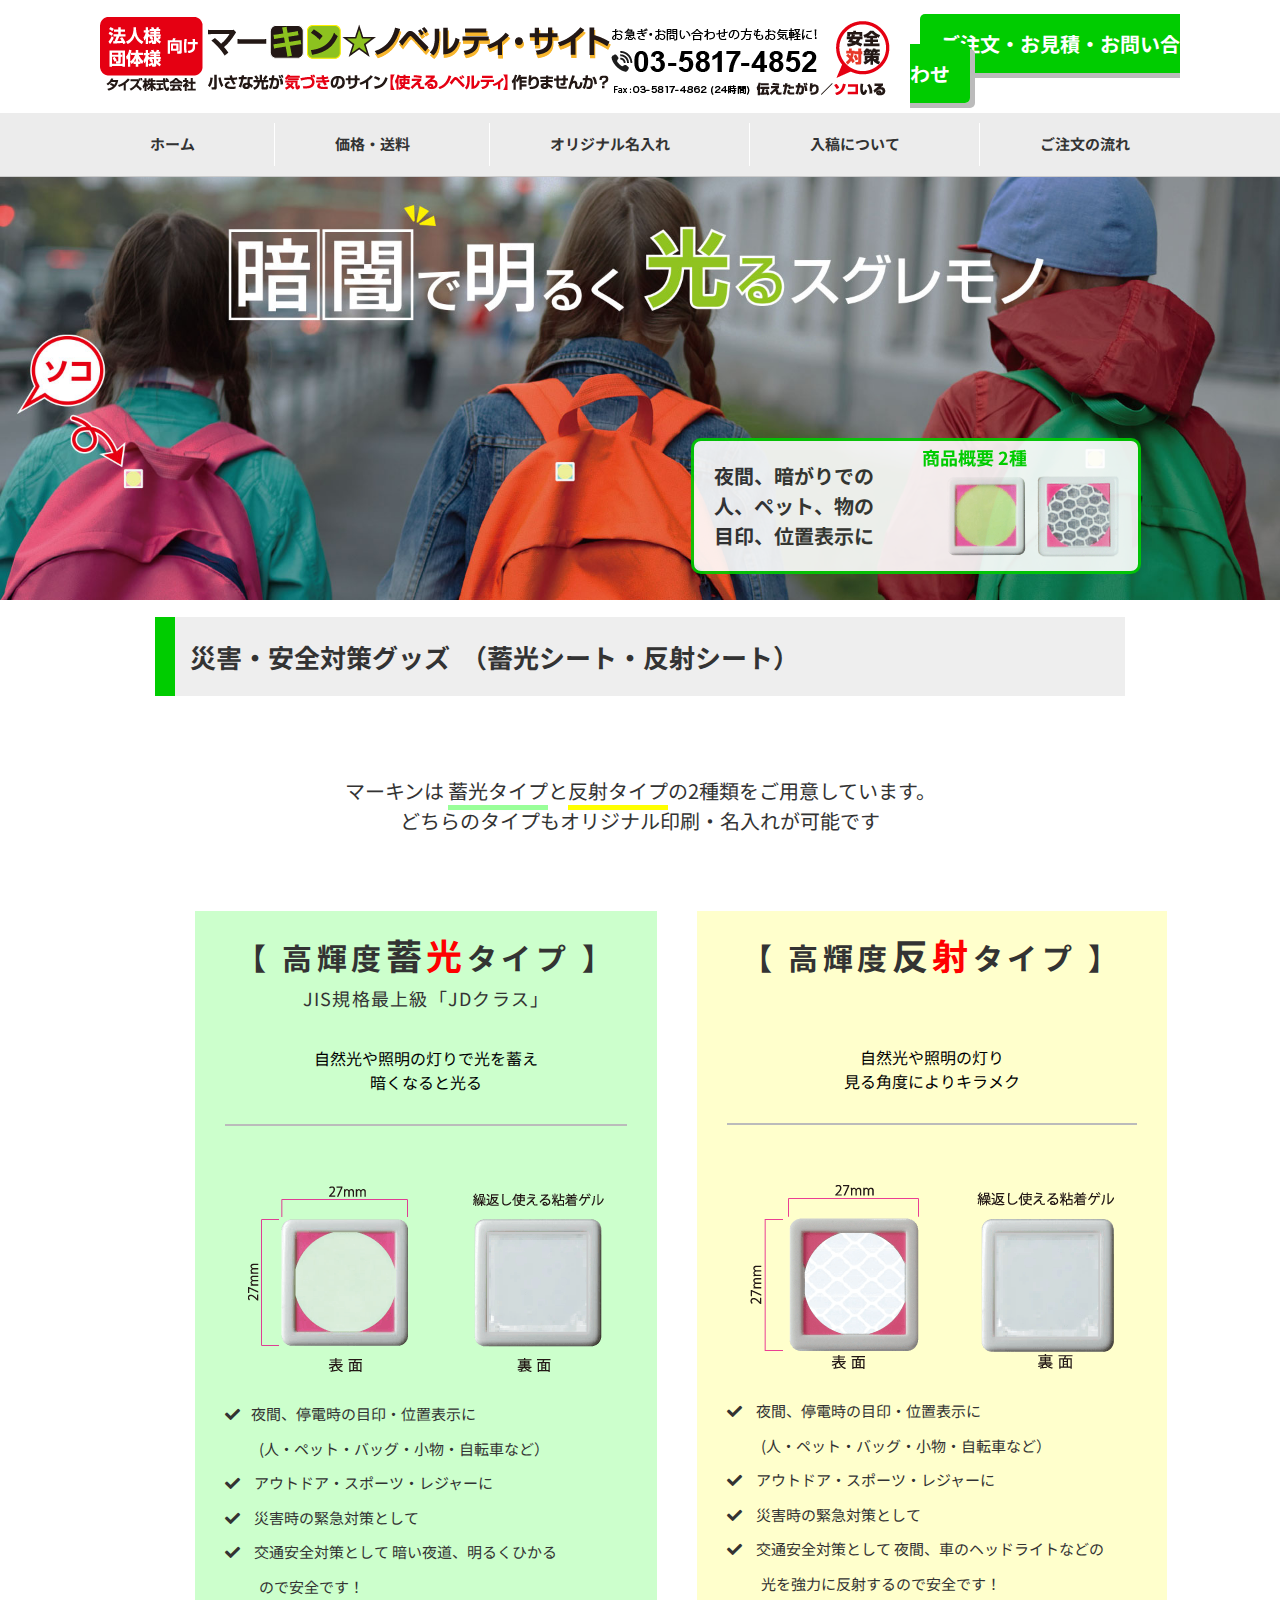
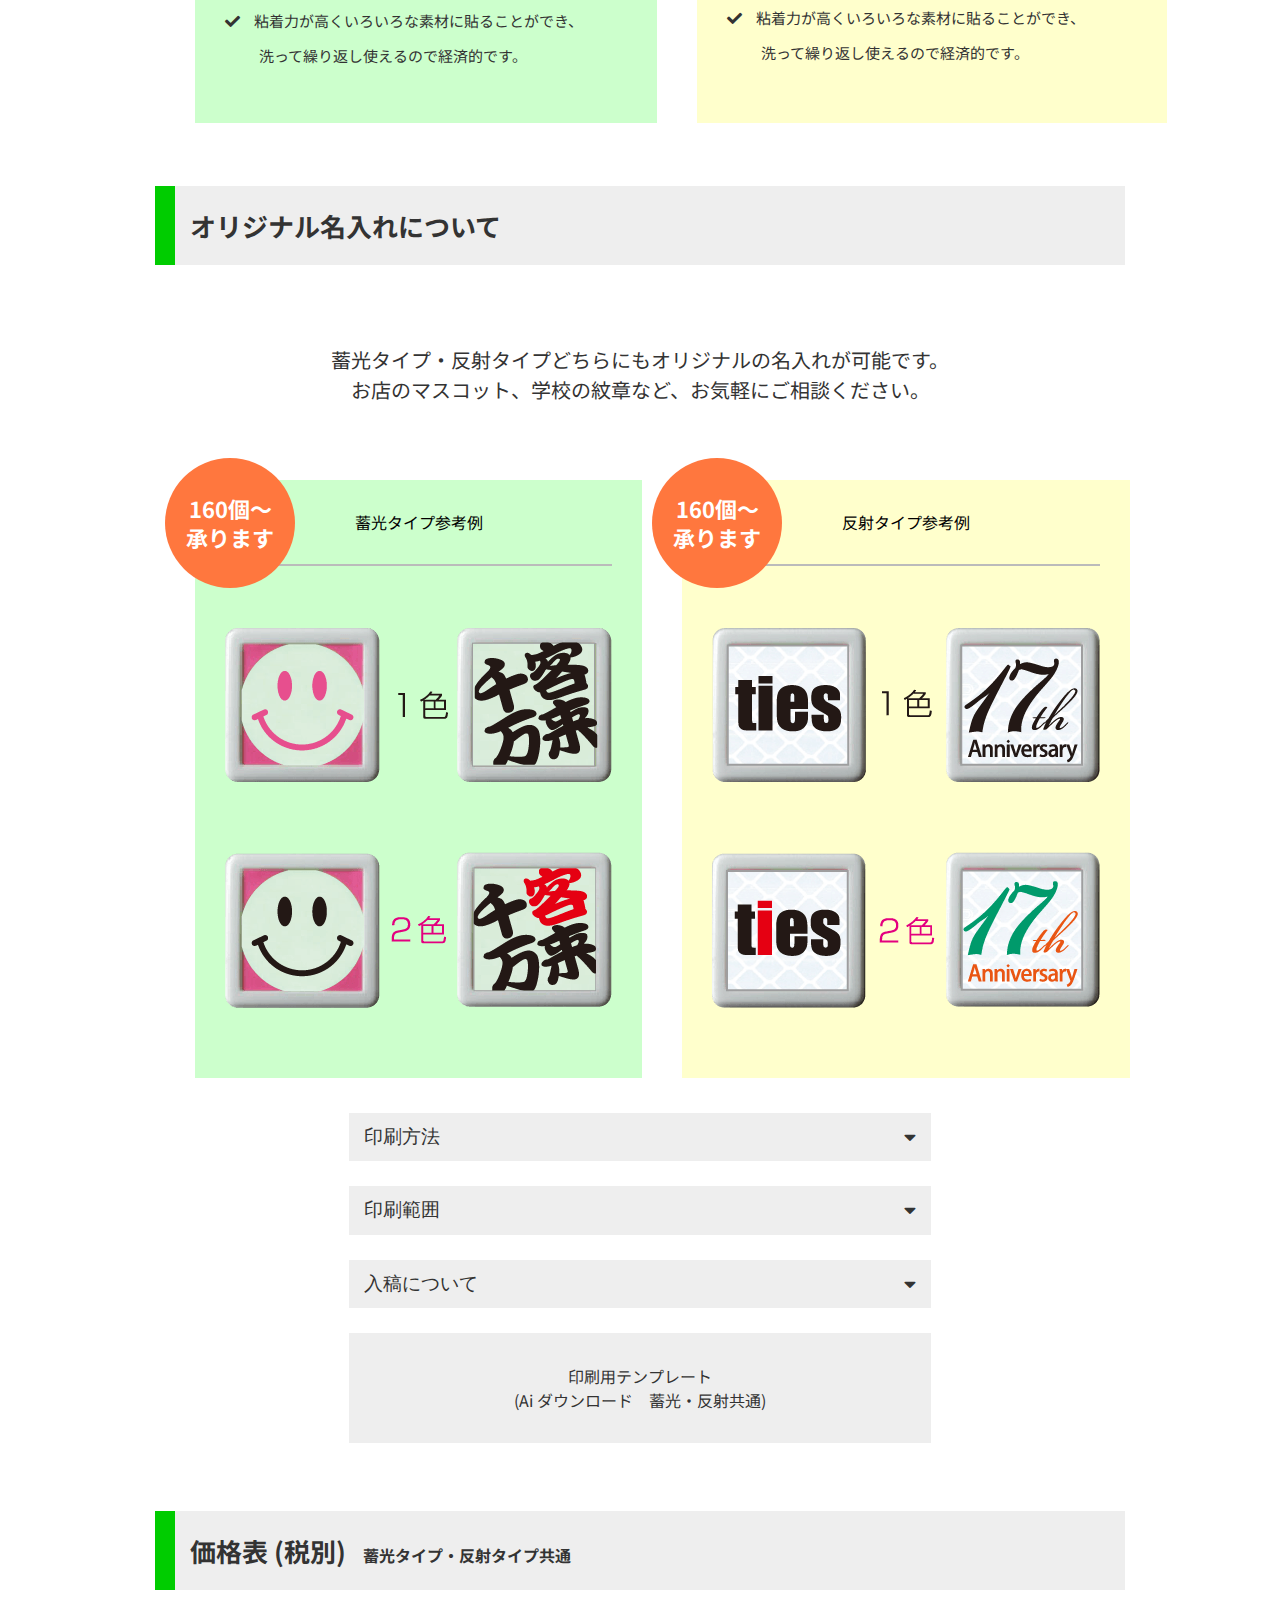
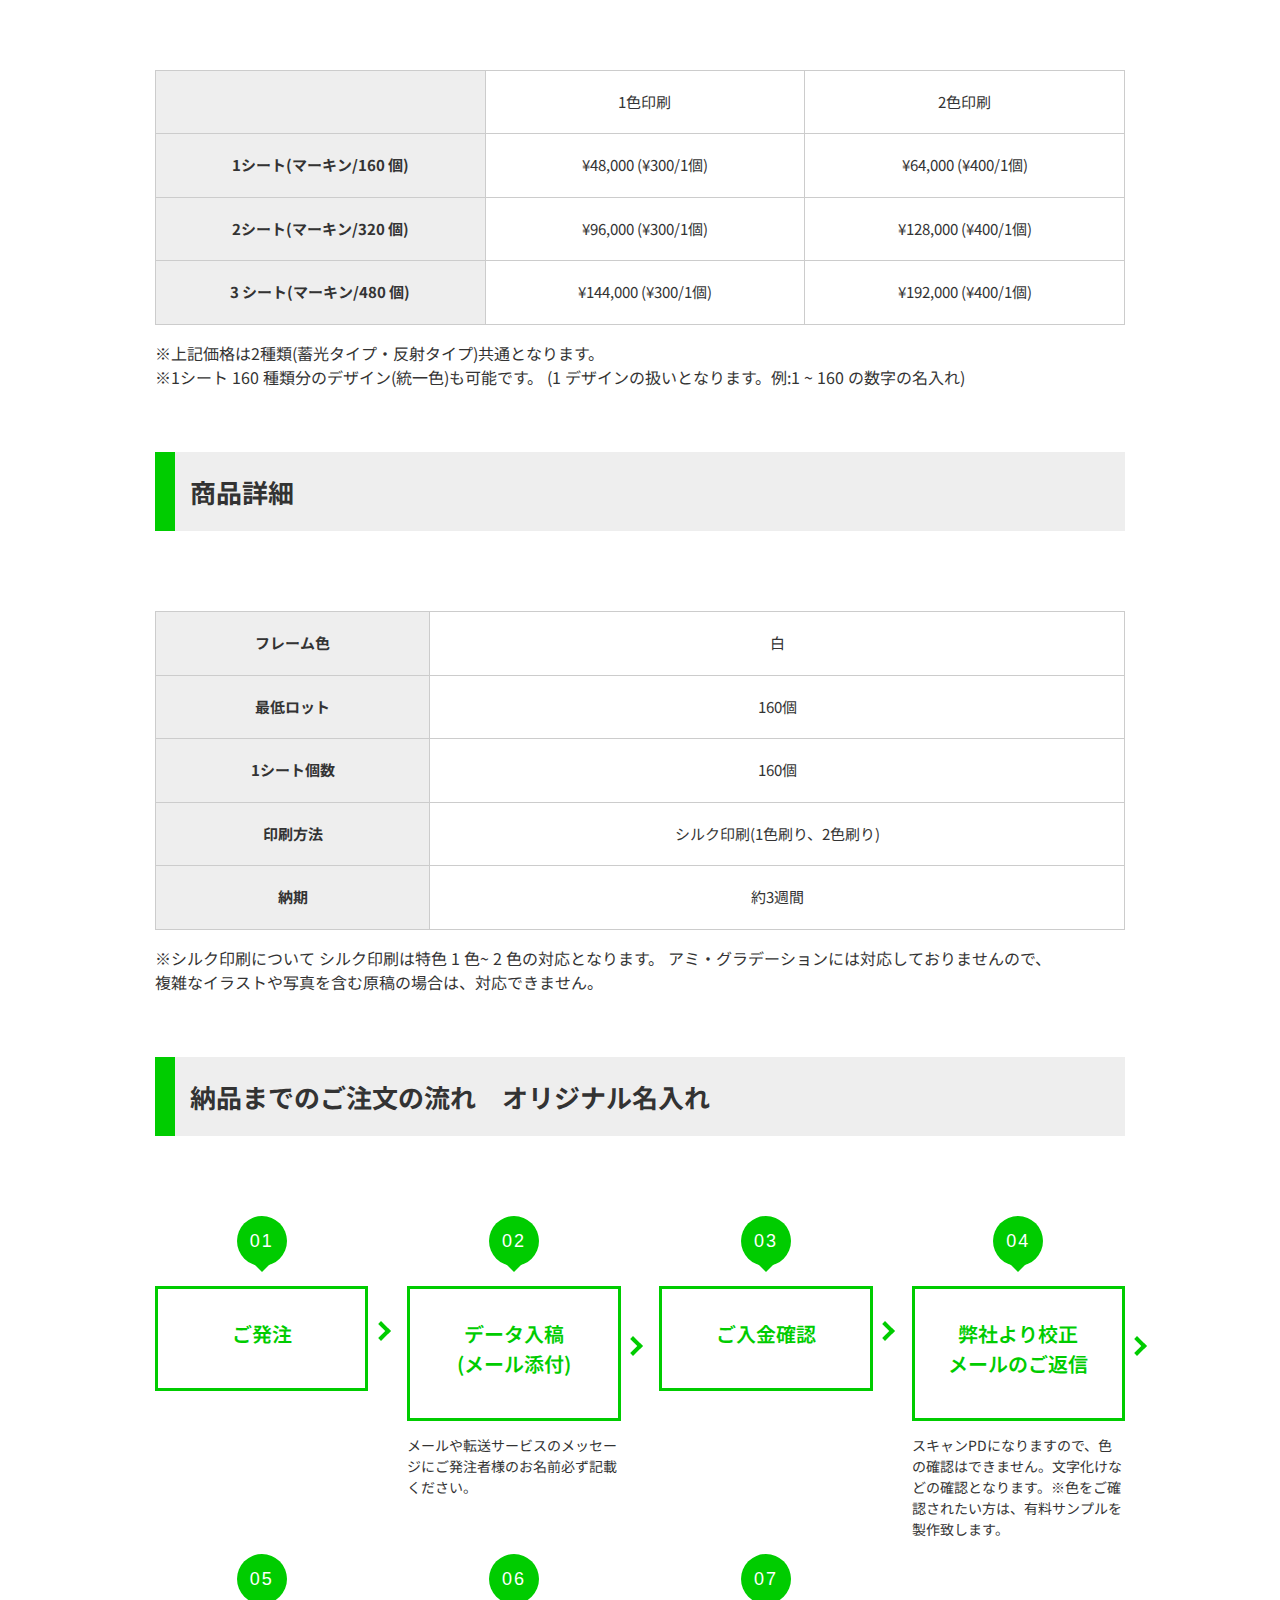
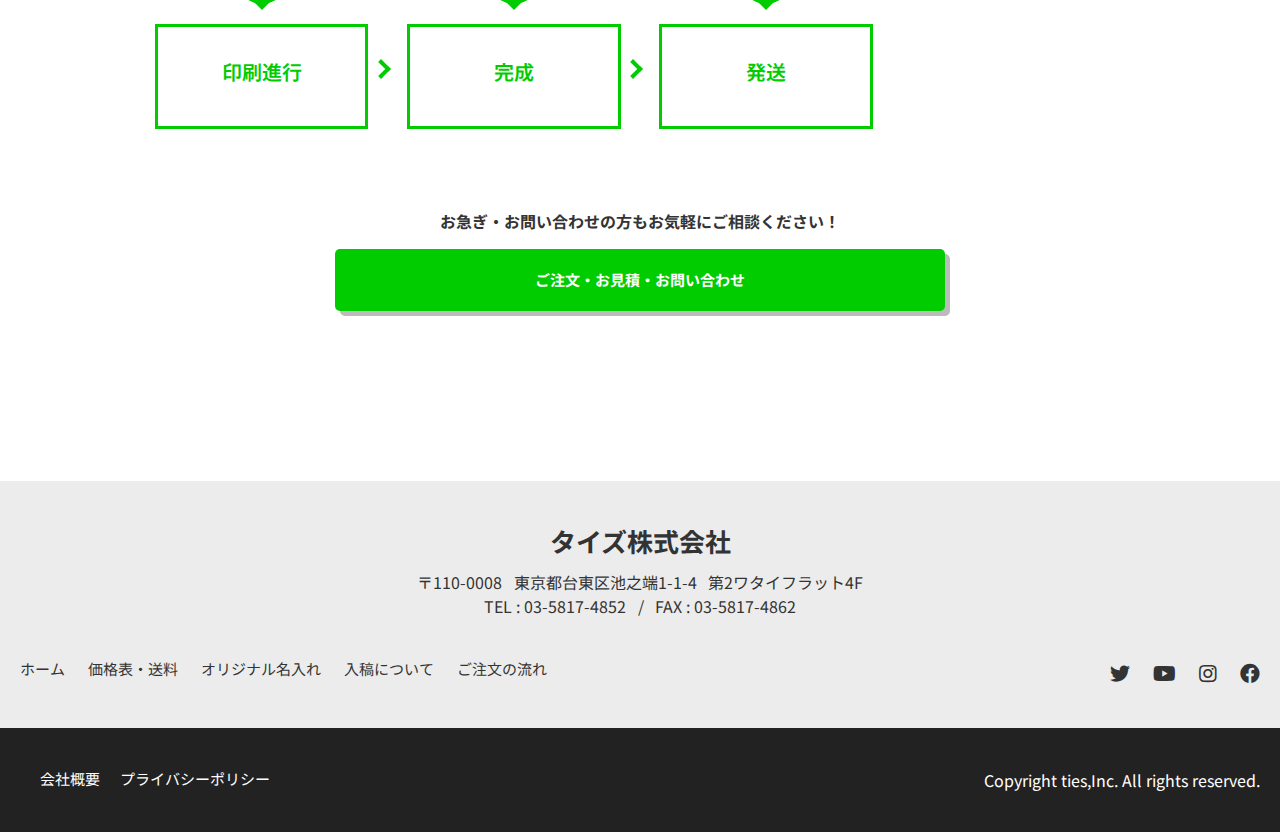
==== index.html @ 2b41202a "コミット" ====
<!DOCTYPE html>
<html lang="ja">
  <head>
    <link href="https://use.fontawesome.com/releases/v5.6.1/css/all.css" rel="stylesheet">
    <meta charset="UTF-8" />
    <meta http-equiv="X-UA-Compatible" content="IE=edge" />
    <meta name="viewport" content="width=device-width, initial-scale=1.0" />
    <title>高輝度蓄光反射テープ マーキン ノベルティサイト</title>
    <meta
      name="description"
      content="販促・ノベルティグッズ作成を検討中の皆様、高輝度蓄光 反射テープ マーキンが皆様のプロモーション活動を応援します。オリジナルデザインのインパクトと商品の安心感で差し上げたお客様・広告主様ともにご満足。広告主様の商品・サービスをお客様にしっかりお伝えします。"
    />
    <meta name="keywords" content="ノベルティ,販促品,粗品,販促グッズ,蓄光,反射材,防災グッズ,インセンティブ,人気商品,SP,オリジナル,企業様,法人様,広告,うれしい">
    <link rel="preconnect" href="https://fonts.googleapis.com" />
    <link rel="preconnect" href="https://fonts.gstatic.com" crossorigin />
    <link
      href="https://fonts.googleapis.com/css2?family=Noto+Sans+JP:wght@400;700&display=swap"
      rel="stylesheet"
    />
    <link rel="apple-touch-icon" sizes="180x180" href="/apple-touch-icon.png">
    <link rel="icon" type="image/png" sizes="32x32" href="/favicon-32x32.png">
    <link rel="icon" type="image/png" sizes="16x16" href="/favicon-16x16.png">
    <link rel="manifest" href="/site.webmanifest">
    <link rel="mask-icon" href="/safari-pinned-tab.svg" color="#5bbad5">
    <meta name="msapplication-TileColor" content="#da532c">
    <meta name="theme-color" content="#ffffff">
    <link rel="stylesheet" href="./asset/css/sanitize.css" />
    <link rel="stylesheet" href="./asset/css/style.css" />
  </head>
  <body>
    <div class="header-wrap">
      <header class="header">
      <div class="site-logo">
        <!-- <h1 class="header-logo">タイズ株式会社</h1> -->
        <a href="#">
          <img
            src="./asset/images/site-markin-logo3.png"
            alt="法人様向けマーキンノベルティサイト"
          />
        </a>
      </div>
      <div class="header-contact">
        <ul>
          <li class="header-contacttel">
            <img src="./asset/images/site-contact-telfax2.png" alt="">
            <!-- <img src="./asset/images/site-contact-telfax.png" alt="タイズ電話番号" />
                        <img src="./asset/images/つたえたがりそこいるimg.png" alt="マーキンロゴ"> -->
          </li>
          <li class="header-contacbtn">
            <a href="./form/form.html">ご注文・お見積・<br class="sma">お問い合わせ</a>
          </li>
        </ul>
      </div>
    </header>
    <nav class="header-nav">
      <ul class="header-navlist">
        <li class="header-navitem">
          <a href="#">ホーム</a>
        </li>
        <li class="header-navitem">
          <a href="#price">価格・送料</a>
        </li>
        <li class="header-navitem">
          <a href="#orijinal">オリジナル名入れ</a>
        </li>
        <li class="header-navitem">
          <a href="#orijinal">入稿について</a>
        </li>
        <li class="header-navitem">
          <a href="#flow">ご注文の流れ</a>
        </li>
      </ul>
    </nav>
    </div>

    <div class="hero">
      <img src="./asset/images/markin-top-imgtext1920900.jpg" alt="高輝度蓄光・反射テープマーキン" />
      <p class="storong-text">商品概要 2種</p>
      <div class="storong">夜間、暗がりでの<br>人、ペット、物の<br>目印、位置表示に</div>
    </div>
<!--災害・安全対策グッズマーキン2種類について-->
    <section class="section">
      <h1 class="section-headerline">
        災害・安全対策グッズ<span class="space">（蓄光シート・反射シート）</span>
      </h1>
      <div class="quote">
        <p class="section-headerlinedetsil">マーキンは
        <span class="marker-green">蓄光タイプ</span>と<span class="marker-yellow">反射タイプ</span>の2種類をご用意しています。<br>どちらのタイプもオリジナル印刷・名入れが可能です
        </p>
      </div>

      <div class="section-markin">
        <figure class="about-left">
          <figcaption class="about-caption">
            <div class="about-yellow">
               <h2 class="about-headline">【 高輝度<span class="text-big">蓄<span class="text-red">光</span></span>タイプ 】<br><span class="text-jd">JIS規格最上級「JDクラス」</span></h2>
                <p class="about-description">自然光や照明の灯りで光を蓄え<br>暗くなると光る</p>
            </div>
            <div class="about-list">
              <img class="about-image" src="./asset/images/site-detail-markin2.png" alt="高輝度蓄光・反射テープマーキン"/>
              <ul class="about-secondlist">

                <li><i class="fas fa-check"></i><span class="space">夜間、停電時の目印・位置表示に<br><span class="space"><span class="space"><span class="space">(人・ペット・バッグ・小物・自転車など）</span> </li>
                <li><i class="fas fa-check"></i>  <span class="space">アウトドア・スポーツ・レジャーに</span></li>
                <li><i class="fas fa-check"></i>  <span class="space">災害時の緊急対策として</span></li>
                <li><i class="fas fa-check"></i> <span class="space">交通安全対策として 暗い夜道、明るくひかる<br><span class="space"><span class="space"><span class="space">ので安全です！</span></li>
                <li><i class="fas fa-check"></i> <span class="space">粘着力が高くいろいろな素材に貼ることができ、<br><span class="space"><span class="space"><span class="space">洗って繰り返し使えるので経済的です。</span> </li>
              </ul>
            </div>
          </figcaption>
        </figure>
        <figure class="about-right">
          <figcaption class="about-caption">
            <div class="about-yellow">
              <h2 class="about-headline">【 高輝度<span class="text-big">反<span class="text-red">射</span></span>タイプ 】</h2>
                <p class="about-description top">自然光や照明の灯り<br>見る角度によりキラメク</p>
            </div>
            <div class="about-list">
                        <img class="about-image" src="./asset/images/site-detail-markin3.png" alt="高輝度蓄光・反射テープマーキン"/>
              <ul class="about-secondlist">
                <li><i class="fas fa-check"></i> <span class="space">夜間、停電時の目印・位置表示に<br><span class="space"><span class="space"><span class="space"></span>(人・ペット・バッグ・小物・自転車など）</span> </li>
                <li><i class="fas fa-check"></i> <span class="space">アウトドア・スポーツ・レジャーに</span></li>
                <li><i class="fas fa-check"></i> <span class="space">災害時の緊急対策として</span></li>
                <li><i class="fas fa-check"></i> <span class="space">交通安全対策として 夜間、車のヘッドライトなどの<br><span class="space"><span class="space"><span class="space">光を強力に反射するので安全です！</span></li>
                <li><i class="fas fa-check"></i> <span class="space">粘着力が高くいろいろな素材に貼ることができ、<br><span class="space"><span class="space"><span class="space">洗って繰り返し使えるので経済的です。</span> </li>
              </ul>
            </div>
          </figcaption>
        </figure>
      </div><!--section-markin-->
    </section>
<!--オリジナル名入れ印刷について-->
    <section class="section" id="orijinal">
      <h1 class="section-headerline">オリジナル名入れについて</h1>
        <p class="section-headerlinedetsil">蓄光タイプ・反射タイプどちらにもオリジナルの名入れが可能です。<br>お店のマスコット、学校の紋章など、お気軽にご相談ください。</p>
        <div class="section-markin">
        <figure class="about-left">
          <figcaption class="about-caption">
            <div class="about-yellow">
              <p class="about-description">蓄光タイプ参考例</p>
            </div>
          </figcaption>
            <p class="circle-left">160個〜<br>承ります</p>
            <img class="aboutprint-image" src="./asset/images/site-markin-print-left1.png" alt="オリジナル名入れ">
            <img class="aboutprint-image" src="./asset/images/site-markin-print-left2.png" alt="オリジナル名入れ">
        </figure>
        <figure class="about-right">
          <figcaption class="about-caption">
            <div class="about-yellow">
                <p class="about-description">反射タイプ参考例</p>
            </div>
          </figcaption>
            <p class="circle-right">160個〜<br>承ります</p>
            <img class="aboutprint-image" src="./asset/images/site-markin-print-right1.png" alt="オリジナル名入れ">
            <img class="aboutprint-image" src="./asset/images/site-markin-print-right2.png" alt="オリジナル名入れ">
        </figure>
      </div>
          <input id="acd-check1" class="acd-check" type="checkbox">
            <label class="acd-label" for="acd-check1">印刷方法</label>
              <div class="acd-content">
                <p>シルク印刷(1色刷り、2色刷り)</p>
                <ul>
                  <li>シルク印刷は特色 1 色~ 2 色の対応となります。 アミ・グラデーションには対応しておりませんので、 複雑なイラストや写真を含む原稿の場合は、対応できません。</li>
                </ul>
              </div>
          <input id="acd-check2" class="acd-check" type="checkbox">
            <label class="acd-label" for="acd-check2">印刷範囲</label>
              <div class="acd-content">
                <p><img src="./asset/images/markin_printrange.png" alt=""></p>
                <ul>
                  <li></li>
                </ul>
              </div>
          <input id="acd-check3" class="acd-check" type="checkbox">
            <label class="acd-label" for="acd-check3" >入稿について</label>
              <div class="acd-content">
                <p>入稿データ作成の手順</p>
                <ul>
                  <li>①　テンプレートをダウンロードしてください。</li><br>
                  <li>②　Adobe llustratorで作成してください。1色の場合は、カラーモード（CMYK）のK（ブラック）のみの100%色指定で（CMYは0%）で作成してください。　2色の場合は、カラーモード（CMYK）のK（ブラック）とM（マゼンタ）の100%色指定で（CYは0%）で　レイヤーで作成してください。※アミやグラデーションはできません。</li><br>
                  <li>③　文字が入る場合は、全ての文字をアウトライン化してください。</li><br>
                  <li>④　弊社では「Adobe Illustrator CS6」までの対応となっております。CC以降のバージョンで制作された場合は、必ずバージョンダウンして保存してください。</li><br>
                  <li>※　念の為、PDFやJPEG画像でも構いませんので、完成イメージとなるカンプデータを一緒に送っていただけますと、入稿でのトラブルを防げます。</li>
                  <li>
                  </li>
                </ul>
              </div>
              <a class="pdf" href="./asset/images/markin_print_template.ai.zip" target="_blank"><p>
 印刷用テンプレート <br> (Ai ダウンロード　蓄光・反射共通)</p></a>


    </section>
<!--価格表-->
    <section class="section" id="price">
      <h1 class="section-headerline" id="price">
        価格表 (税別) <span class="space text-small">蓄光タイプ・反射タイプ共通</span>
      </h1>
      <table class="tbl-r02">
        <tr>
          <th></th>
          <td>1色印刷</td>
          <td>2色印刷</td>
        </tr>
        <tr>
          <th>1シート(マーキン/160 個)</th>
          <td>¥48,000 (¥300/1個)</td>
          <td>¥64,000 (¥400/1個)</td>
        </tr>
        <tr>
          <th>2シート(マーキン/320 個)</th>
          <td>¥96,000 (¥300/1個)</td>
          <td>¥128,000 (¥400/1個)</td>
        </tr>
        <tr class="last">
          <th>3 シート(マーキン/480 個)</th>
          <td>¥144,000 (¥300/1個)</td>
          <td>¥192,000 (¥400/1個)</td>
        </tr>
      </table>
      <p>※上記価格は2種類(蓄光タイプ・反射タイプ)共通となります。<br>
※1シート 160 種類分のデザイン(統一色)も可能です。
(1 デザインの扱いとなります。例:1 ~ 160 の数字の名入れ)</p>
    </section>
<!--商品詳細-->
    <section class="section" id="detail">
      <h1 class="section-headerline">商品詳細</h1>
            <table class="tbl-r02">
          <th>フレーム色</th>
          <td>白</td>
        </tr>
        <tr>
          <th>最低ロット</th>
          <td>160個</td>
        </tr>
        <tr>
          <th> 1シート個数</th>
          <td>160個</td>
        </tr>
        </tr>
        <tr>
          <th> 印刷方法</th>
          <td>シルク印刷(1色刷り、2色刷り)</td>
        </tr>
        <tr class="last">
          <th>納期</th>
          <td> 約3週間</td>
        </tr>
      </table>
      <p>
※シルク印刷について
シルク印刷は特色 1 色~ 2 色の対応となります。 アミ・グラデーションには対応しておりませんので、<br>複雑なイラストや写真を含む原稿の場合は、対応できません。</p>
    </section>
<!--納品の流れ-->
    <section class="section" id="flow">
      <h1 class="section-headerline">納品までのご注文の流れ　オリジナル名入れ</h1>
        <ul class="flow">
          <li>
            <span class="icon">01</span>
              <dl>
                <dt><a href="./form/form.html">ご発注</a></dt>
                  <dd></dd>
              </dl>
          </li>
          <li>
            <span class="icon">02</span>
              <dl>
                <dt>データ入稿<br>(メール添付)</dt>
                  <dd></dd>
              </dl>
              <p>メールや転送サービスのメッセージにご発注者様のお名前必ず記載ください。</p>
          </li>
          <li>
            <span class="icon">03</span>
              <dl>
                <dt>ご入金確認</dt>
                  <dd></dd>
              </dl>
          </li>
          <li>
            <span class="icon">04</span>
              <dl>
                <dt>弊社より校正<br>メールのご返信</dt>
                  <dd></dd>
              </dl>
              <p>スキャンPDになりますので、色の確認はできません。文字化けなどの確認となります。※色をご確認されたい方は、有料サンプルを製作致します。</p>
          </li>
                   <li>
            <span class="icon">05</span>
              <dl>
                <dt>印刷進行</dt>
                  <dd></dd>
              </dl>
          </li>
          <li>
            <span class="icon">06</span>
              <dl>
                <dt>完成</dt>
                  <dd></dd>
              </dl>
          </li>
          <li>
            <span class="icon">07</span>
              <dl>
                <dt>発送</dt>
                  <dd></dd>
              </dl>
          </li>
                    <li>
            <span class="icon"></span>
              <dl>
                <dt></dt>
                  <dd></dd>
              </dl>
          </li>
        </ul>
              <div class="section-button">
        <p>お急ぎ・お問い合わせの方もお気軽にご相談ください！</p>
        <a href="./form/form.html" class="button">ご注文・お見積・お問い合わせ</a>
      </div>
    </section>
    <!--footer-->
    <footer id="footer">
      <section class="primary">
        <p class="logo">タイズ株式会社</p>
        <p class="address">
      〒110-0008<span class="space">東京都台東区池之端1-1-4</span><span class="space">第2ワタイフラット4F</span><br>
      TEL : 03-5817-4852<span class="space">/</span><span class="space">FAX</span> : 03-5817-4862</p>
        <div class="navi-row">
          <ul class="navi">
            <li><a href="#">ホーム</a></li>
            <li><a href="#price">価格表・送料</a></li>
            <li><a href="#orijinal">オリジナル名入れ</a></li>
            <li><a href="#orijinal">入稿について</a></li>
            <li><a href="#flow">ご注文の流れ</a></li>
          </ul>
          <ul class="sns-navi">
            <li><a href="https://twitter.com/tiesofficial" target="_blank"><i class="fab fa-twitter"></i></a></li>
            <li><a href="https://www.youtube.com/watch?v=2816c3ExPW8" target="_blank"><i class="fab fa-youtube"></i></a></li>
            <li><a href="https://www.instagram.com/ties_store_official/" target="_blank"><i class="fab fa-instagram"></i></a></li>
            <li><a href="https://www.facebook.com/tiesofficial" target="_blank"><i class="fab fa-facebook"></i></a></li>
          </ul>
        </div>
      </section>
      <section class="secondary">
        <ul class="sitenavi">
          <li><a href="#">会社概要</a></li>
          <li><a href="privacypolicy.html">プライバシーポリシー</a></li>
        </ul>
        <p class="copyright">Copyright ties,Inc. All rights reserved.</p>
      </section>
    </footer>
    <script src=""></script>
  </body>
</html>
---- asset/css/sanitize.css ----
/* Document
 * ========================================================================== */

/**
 * Add border box sizing in all browsers (opinionated).
 */

*,
::before,
::after {
  box-sizing: border-box;
}

/**
 * 1. Add text decoration inheritance in all browsers (opinionated).
 * 2. Add vertical alignment inheritance in all browsers (opinionated).
 */

::before,
::after {
  text-decoration: inherit; /* 1 */
  vertical-align: inherit; /* 2 */
}

/**
 * 1. Use the default cursor in all browsers (opinionated).
 * 2. Change the line height in all browsers (opinionated).
 * 3. Use a 4-space tab width in all browsers (opinionated).
 * 4. Remove the grey highlight on links in iOS (opinionated).
 * 5. Prevent adjustments of font size after orientation changes in
 *    IE on Windows Phone and in iOS.
 * 6. Breaks words to prevent overflow in all browsers (opinionated).
 */

html {
  cursor: default; /* 1 */
  line-height: 1.5; /* 2 */
  -moz-tab-size: 4; /* 3 */
  tab-size: 4; /* 3 */
  -webkit-tap-highlight-color: transparent /* 4 */;
  -ms-text-size-adjust: 100%; /* 5 */
  -webkit-text-size-adjust: 100%; /* 5 */
  word-break: break-word; /* 6 */
}

/* Sections
 * ========================================================================== */

/**
 * Remove the margin in all browsers (opinionated).
 */

body {
  margin: 0;
}

/**
 * Correct the font size and margin on `h1` elements within `section` and
 * `article` contexts in Chrome, Edge, Firefox, and Safari.
 */

h1 {
  font-size: 2em;
  margin: 0.67em 0;
}

/* Grouping content
 * ========================================================================== */

/**
 * Remove the margin on nested lists in Chrome, Edge, IE, and Safari.
 */

dl dl,
dl ol,
dl ul,
ol dl,
ul dl {
  margin: 0;
}

/**
 * Remove the margin on nested lists in Edge 18- and IE.
 */

ol ol,
ol ul,
ul ol,
ul ul {
  margin: 0;
}

/**
 * 1. Add the correct sizing in Firefox.
 * 2. Show the overflow in Edge 18- and IE.
 */

hr {
  height: 0; /* 1 */
  overflow: visible; /* 2 */
}

/**
 * Add the correct display in IE.
 */

main {
  display: block;
}

/**
 * Remove the list style on navigation lists in all browsers (opinionated).
 */

nav ol,
nav ul {
  list-style: none;
  padding: 0;
}

/**
 * 1. Correct the inheritance and scaling of font size in all browsers.
 * 2. Correct the odd `em` font sizing in all browsers.
 */

pre {
  font-family: monospace, monospace; /* 1 */
  font-size: 1em; /* 2 */
}

/* Text-level semantics
 * ========================================================================== */

/**
 * Remove the gray background on active links in IE 10.
 */

a {
  background-color: transparent;
}

/**
 * Add the correct text decoration in Edge 18-, IE, and Safari.
 */

abbr[title] {
  text-decoration: underline;
  text-decoration: underline dotted;
}

/**
 * Add the correct font weight in Chrome, Edge, and Safari.
 */

b,
strong {
  font-weight: bolder;
}

/**
 * 1. Correct the inheritance and scaling of font size in all browsers.
 * 2. Correct the odd `em` font sizing in all browsers.
 */

code,
kbd,
samp {
  font-family: monospace, monospace; /* 1 */
  font-size: 1em; /* 2 */
}

/**
 * Add the correct font size in all browsers.
 */

small {
  font-size: 80%;
}

/* Embedded content
 * ========================================================================== */

/*
 * Change the alignment on media elements in all browsers (opinionated).
 */

audio,
canvas,
iframe,
img,
svg,
video {
  vertical-align: middle;
}

/**
 * Add the correct display in IE 9-.
 */

audio,
video {
  display: inline-block;
}

/**
 * Add the correct display in iOS 4-7.
 */

audio:not([controls]) {
  display: none;
  height: 0;
}

/**
 * Remove the border on iframes in all browsers (opinionated).
 */

iframe {
  border-style: none;
}

/**
 * Remove the border on images within links in IE 10-.
 */

img {
  border-style: none;
}

/**
 * Change the fill color to match the text color in all browsers (opinionated).
 */

svg:not([fill]) {
  fill: currentColor;
}

/**
 * Hide the overflow in IE.
 */

svg:not(:root) {
  overflow: hidden;
}

/* Tabular data
 * ========================================================================== */

/**
 * Collapse border spacing in all browsers (opinionated).
 */

table {
  border-collapse: collapse;
}

/* Forms
 * ========================================================================== */

/**
 * Remove the margin on controls in Safari.
 */

button,
input,
select {
  margin: 0;
}

/**
 * 1. Show the overflow in IE.
 * 2. Remove the inheritance of text transform in Edge 18-, Firefox, and IE.
 */

button {
  overflow: visible; /* 1 */
  text-transform: none; /* 2 */
}

/**
 * Correct the inability to style buttons in iOS and Safari.
 */

button,
[type="button"],
[type="reset"],
[type="submit"] {
  -webkit-appearance: button;
}

/**
 * 1. Change the inconsistent appearance in all browsers (opinionated).
 * 2. Correct the padding in Firefox.
 */

fieldset {
  border: 1px solid #a0a0a0; /* 1 */
  padding: 0.35em 0.75em 0.625em; /* 2 */
}

/**
 * Show the overflow in Edge 18- and IE.
 */

input {
  overflow: visible;
}

/**
 * 1. Correct the text wrapping in Edge 18- and IE.
 * 2. Correct the color inheritance from `fieldset` elements in IE.
 */

legend {
  color: inherit; /* 2 */
  display: table; /* 1 */
  max-width: 100%; /* 1 */
  white-space: normal; /* 1 */
}

/**
 * 1. Add the correct display in Edge 18- and IE.
 * 2. Add the correct vertical alignment in Chrome, Edge, and Firefox.
 */

progress {
  display: inline-block; /* 1 */
  vertical-align: baseline; /* 2 */
}

/**
 * Remove the inheritance of text transform in Firefox.
 */

select {
  text-transform: none;
}

/**
 * 1. Remove the margin in Firefox and Safari.
 * 2. Remove the default vertical scrollbar in IE.
 * 3. Change the resize direction in all browsers (opinionated).
 */

textarea {
  margin: 0; /* 1 */
  overflow: auto; /* 2 */
  resize: vertical; /* 3 */
}

/**
 * Remove the padding in IE 10-.
 */

[type="checkbox"],
[type="radio"] {
  padding: 0;
}

/**
 * 1. Correct the odd appearance in Chrome, Edge, and Safari.
 * 2. Correct the outline style in Safari.
 */

[type="search"] {
  -webkit-appearance: textfield; /* 1 */
  outline-offset: -2px; /* 2 */
}

/**
 * Correct the cursor style of increment and decrement buttons in Safari.
 */

::-webkit-inner-spin-button,
::-webkit-outer-spin-button {
  height: auto;
}

/**
 * Correct the text style of placeholders in Chrome, Edge, and Safari.
 */

::-webkit-input-placeholder {
  color: inherit;
  opacity: 0.54;
}

/**
 * Remove the inner padding in Chrome, Edge, and Safari on macOS.
 */

::-webkit-search-decoration {
  -webkit-appearance: none;
}

/**
 * 1. Correct the inability to style upload buttons in iOS and Safari.
 * 2. Change font properties to `inherit` in Safari.
 */

::-webkit-file-upload-button {
  -webkit-appearance: button; /* 1 */
  font: inherit; /* 2 */
}

/**
 * Remove the inner border and padding of focus outlines in Firefox.
 */

::-moz-focus-inner {
  border-style: none;
  padding: 0;
}

/**
 * Restore the focus outline styles unset by the previous rule in Firefox.
 */

:-moz-focusring {
  outline: 1px dotted ButtonText;
}

/**
 * Remove the additional :invalid styles in Firefox.
 */

:-moz-ui-invalid {
  box-shadow: none;
}

/* Interactive
 * ========================================================================== */

/*
 * Add the correct display in Edge 18- and IE.
 */

details {
  display: block;
}

/*
 * Add the correct styles in Edge 18-, IE, and Safari.
 */

dialog {
  background-color: white;
  border: solid;
  color: black;
  display: block;
  height: -moz-fit-content;
  height: -webkit-fit-content;
  height: fit-content;
  left: 0;
  margin: auto;
  padding: 1em;
  position: absolute;
  right: 0;
  width: -moz-fit-content;
  width: -webkit-fit-content;
  width: fit-content;
}

dialog:not([open]) {
  display: none;
}

/*
 * Add the correct display in all browsers.
 */

summary {
  display: list-item;
}

/* Scripting
 * ========================================================================== */

/**
 * Add the correct display in IE 9-.
 */

canvas {
  display: inline-block;
}

/**
 * Add the correct display in IE.
 */

template {
  display: none;
}

/* User interaction
 * ========================================================================== */

/*
 * 1. Remove the tapping delay in IE 10.
 * 2. Remove the tapping delay on clickable elements
      in all browsers (opinionated).
 */

a,
area,
button,
input,
label,
select,
summary,
textarea,
[tabindex] {
  -ms-touch-action: manipulation; /* 1 */
  touch-action: manipulation; /* 2 */
}

/**
 * Add the correct display in IE 10-.
 */

[hidden] {
  display: none;
}

/* Accessibility
 * ========================================================================== */

/**
 * Change the cursor on busy elements in all browsers (opinionated).
 */

[aria-busy="true"] {
  cursor: progress;
}

/*
 * Change the cursor on control elements in all browsers (opinionated).
 */

[aria-controls] {
  cursor: pointer;
}

/*
 * Change the cursor on disabled, not-editable, or otherwise
 * inoperable elements in all browsers (opinionated).
 */

[aria-disabled="true"],
[disabled] {
  cursor: not-allowed;
}

/*
 * Change the display on visually hidden accessible elements
 * in all browsers (opinionated).
 */

[aria-hidden="false"][hidden] {
  display: initial;
}

[aria-hidden="false"][hidden]:not(:focus) {
  clip: rect(0, 0, 0, 0);
  position: absolute;
}
---- asset/css/style.css ----
@charset "utf-8";



/*
base style
*/
body {
  font-family: 'Noto Sans JP', "Helvetica Neue", "Helvetica", "Hiragino Sans", "Hiragino Kaku Gothic ProN", "Arial", "Yu Gothic", "Meiryo", sans-serif;
  font-size: 15px;
  line-height: 1.5;
  color: #333;
  margin: 0 auto;
}
label,input,textarea,select,button {
  cursor: pointer;
}
.button{
  border: 0;
}
.text-red {
  color: red;
}
.text-big {
  font-size: 36px;
}
.text-small {
  font-size: 16px;
}
.button.buttou-submission{
  font-size: 24px;
  font-weight: bold;

}
html {
  scroll-behavior: smooth;
}
/* section */
.section {
  width: 1000px;
  padding: 30px 15px;
  margin: 0 auto;
  padding-top: 200px;
  margin-top: -200px;
}
.section.section-secondry {
  margin-top: 80px;
}
.section.privacy {
  padding-top: 400px;
  text-align: center;
}

.section-markin {
  display: flex;
  justify-content: space-between;
}
.section > img {
  display: block;
}
.section-headerline {

  border-left: #00CC00 solid 20px;
  color: #333;
  background-color: #EEEEEE;
  text-align: left;
  font-size: 26px;
  font-weight: bold;
  padding: 20px 15px;
  margin-bottom: 80px;

}
.section-headerlineh2 {
  text-align: center;
}


.section-headerlinedetsil {
  font-size: 20px;
  margin-top: 60px;
  margin-bottom: 60px;
}
.marker-green {
  border-bottom: 5px solid #99FF99;
}
.marker-yellow {
border-bottom: 5px solid #FFFF00;
}
.section-button {
  text-align: center;
  margin-top: 80px;
}

/*header*/

.header {
  background-color: white;
  display: flex;
  justify-content: space-between;
  padding: 5px 100px 0px 100px;

}
.header-wrap{
  width: 100%;
  position: fixed;
  z-index: 10;
  top: 0;
  left: 0;
  border-bottom: #ccc 1px solid;

}
.header-logo{
  margin: 0;
  font-size: 15px;
}


.header-logo > a {
  display: block;
  color: transparent;
}
.site-logo img{
  margin-top: 12px;

}

/*nav ボタンお申し込み*/
.header-navitem > a {
  display: block;
  padding: 10px;
  color: #333;
  text-decoration: none;
  font-weight: bold;
  transition: color .25s;
}


.header-navitem > a:hover {
  color: white;
}

.header-contact > ul {
  list-style: none;
  display: flex;
  justify-content: space-between;
  align-items: center;
}

.header-contacbtn > a{
  margin-left: 10px;
  padding: 15px 20px;
  background-color: #00CC00;
  color: #fff;
  text-decoration: none;
  font-weight: bold;
  font-size: 20px;
  border-radius: 5px;
  box-shadow: 5px 5px 0 #bbb;
  transition: box-shadow .25s;
}

@media screen and (max-width:1177px) {
  .header-contacbtn > a {
    display: inline-block;
    font-size: 15px;
    padding: auto;
    line-height: 1.5em;
    padding: 10px 20px;
  }
}
.header-contacttel {
  display: inline-grid;
  margin-right: 20px;
}
.header-contacbtn>a:hover {
  box-shadow: 0 0 0 #bbb;
}
.sma {
  display: none;
}

/*スマートフォンでは有効（改行する）*/
@media screen and (max-width:1177px) {
  .sma {
    text-align: center;
    line-height: 2em;
    display: inline-block;
    padding: 30px 20px;
  }
}

.header-nav {
  background-color: #ececec;
  padding: 10px 0;
}
.header-navlist {

  width: 1000px;
  margin: 0 auto;
  max-width: 1000px;
  display: flex;
  justify-content: space-between;
  align-items: center;
}

.header-navitem +li {
  border-left: 1px solid white;
  padding-left: 50px;
}

/*hero*/
.hero {
  text-align: center;
  position: relative;
  overflow: hidden;
}
.hero > img {
  width: 100%;
  margin: 0;

}
.storong {
  position: absolute;
  top: 73%;
  left: 54%;
  background-image: url(../../asset/images/markinsite_tv_heroimg.png);
  background-size: contain;
  background-repeat: no-repeat;
  background-position: center right ;
  color: #333;
  width: 450px;
  background-color: white;
  font-size: 20px;
  font-weight: bold;
  border-radius: 10px;
  border: #00CC00 solid 3px;
  padding: 20px 20px;
  text-align: left;
  opacity: 90%;
}
.storong-text {
  color: #00CC00;
  font-size: 18px;
  font-weight: bold;
  position: absolute;
  top: 71%;
  left: 72%;
  z-index: 100;
  text-align: center;
}

@media screen and (max-width: 768px) {
  .hero>strong {
    font-size: 50px;
  }
}

/* about */
.about {
  margin: 0;
  display: flex;
  z-index: 1;
}

.about-caption {
  padding-left: 0;
  text-align: center;
}
.about-headline {
  font-size: 30px;
  margin-bottom: 0;
  letter-spacing: 0.15em;
  line-height: 1.2em;
}
.about-description {
  color: #000;
  text-align: center;
  border-bottom: #bbb solid 2px;
  padding: 30px;
  margin: 0;
}

.about-firstlist,.about-secondlist {
  text-align: left;
  line-height: 2.3em;
}
.about-list {
  margin: 50px 0;
}
.about-image {
  margin: 10px 23px;
  z-index: 1;
}

.about-right {
  position: relative;
  background-color: #FFFFCC;
  margin-left: 0;
  padding: 0 30px;
}
.about-description.top {
  margin-top: 40px;
}

.about-left {
  background-color: #CCFFCC;
  padding: 0 30px;
}
.aboutprint-image {
  padding-bottom: 70px;
}
 .text-jd {
  font-size: 18px;
  font-weight: normal;
  letter-spacing: 0.07em;
  margin: 0;
}

@media screen and (max-width: 768px) {
  .about {
    display: block;
    text-align: center;
  }
  .about-image {
    max-width: 100%;
  }
}

/* grid */
.grid {
  display: flex;
  margin: 0;
  padding: 0;
  align-items: center;
  justify-content: center;
}
.grid-col-4 > .grid-item{
  width: 25%;
}
.grid-col-2 > .grid-item {
  width: 50%;
}
.grid-col-3 > .grid-item {
  width: 33.3%;
}
.grid-item {
  list-style: none;
}

.original-name-left > p {
  text-align: left;
}

@media screen and (max-width: 768px){
  .grid {
    display: block;
  }
    .grid-col-4>.grid-item,
    .grid-col-2>.grid-item,
    .grid-col-3>.grid-item{
    width: 100%;
    margin: 20px;
}
}

/*detail*/
.detail{
  text-align: center;
  padding: 0 15px;
}
.detail-headline{
  font-weight:  bold;
}
.detail-img{
  margin: 0 0 20px;
}
.detail-description{
  margin: 0;
  text-align: left;
}
/*space*/
.space {
  padding-left: 0.7rem;
}


/* card */
.card{
  padding: 0 10px;
}
.card-link{
  display: block;
  color: #333;
  text-decoration: none;
  position: relative;
  transition: background-color .50s;
}
.card-link:hover{
  background-color: #eee;
}
.card-label{
  position: absolute;
  left: 0;
  top: 0;
  background-color: #999;
  color: #fff;
  display: block;
  padding: 5px 10px;
  font-size: 12px;
}
.card-img{
  width: 100%;
  height: auto;
}
.card-info{}
/* .card-time{} */
.card-headline{
  margin: 0;
}
.card-description{
  margin: 0;
}

/* avator */
.avator{
  display: flex;
  flex-direction: row-reverse;
  align-items: center;
  justify-content: start;
  padding: 10px;
}
.avator-name{
  font-weight: bold;
  padding-left: 15px;
}
.avator-imag{
  margin: 0;
  border-radius: 50%;
  overflow: hidden;
}
/*button*/
.button{
  display: inline-block;
  color: #fff;
  font-weight: bold;
  background-color: #00CC00;
  text-align: center;
  padding: 20px 200px;
  text-decoration: none;
  border-radius: 5px;
  box-shadow: 5px 5px 0 #bbb;
  transition: box-shadow .25s;
}
.thanks{
  margin-top: 100px;
  display: block;
  margin: auto;
  text-decoration: none;
}
.thanks a {
  text-decoration: none;
  color: #EEEEEE;
}

.button:hover{
  box-shadow: 0 0 0 #bbb;
}
.button-second {
  color: #fff;
  font-weight: bold;
  background-color: #00CC00;
  text-align: center;
  padding: 20px 200px;
  text-decoration: none;
  border-radius: 5px;
  box-shadow: 5px 5px 0 #bbb;
  transition: box-shadow .25s;
}


/*.select .input .radio .textarea*/
.select {
  border-radius: 5px;
  padding: 10px;
  border: 1px solid #ccc;
  min-width: 500px;
}

@media screen and (max-width: 768px){
    .select,
    .input,
    .textarea{
    min-width: auto;
    width: 100%;
  }
}
.input {
  border-radius: 5px;
  padding: 15px;
  border: 1px solid #ccc;
  min-width: 500px;

}
.radio {
  margin: 0 10px;
}
.textarea {
  border-radius: 5px;
  padding: 10px;
  border: 1px solid #ccc;
  min-width: 500px;
  min-height: 100px;
}
#detail p {
 text-align: left;
}
#price p {
  text-align: left;
}
/*form*/
.form-table th{
  padding: 10px 0 10px 50px;
  text-align: left;
  margin-left: 20px;
  font-size: 18px;
}
.form-table td {
  font-size: 18px;
  padding: 30px 10px;
  display: inline-grid;
}
.form-table {
  background-color: #eee;
}

.form-button {
  text-align: center;
  margin-top: 20px;
}
.form {
  background: #efefef;
}
.description {
  text-align: left;
  margin-bottom: 30px;
}
.checkbox {
  margin: 7px 0;
}

/*works*/
.works {
  margin: 40px 0;
  padding: 20px;
  text-align: center;
}
.works > img {
  margin: 0 15px;
}

/*footer*/
#footer {
  position: relative;
  margin-top: 140px;
  color: #333;
}

#footer a {
  text-decoration: none;
  color: #333;
}

#footer a:hover {
  text-decoration: underline;
}

#footer .primary {
  padding: 40px 20px;
  background: #ececec;
}

#footer .secondary {
  display: flex;
  padding: 40px 20px;
  background: #222;
}

@media screen and (max-width: 767px) {
  #footer .primary {
    padding: 20px 20px;
    background: #333;
  }

  #footer .secondary {
    display: block;
    padding: 20px 20px;
  }
}

/* footer-logo */
#footer .logo {
  position: relative;
  padding: 0;
  margin: 0;
  width: 100%;
  font-size: 26px;
  font-weight: bold;
}

@media screen and (max-width: 767px) {
  #footer .logo {
    font-size: 16px;
  }
}

/* address */

.address {
  margin: 10px 0 0;
  padding: 0;
}

@media screen and (max-width: 767px) {
  .address {
    font-size: 12px;
  }
}

/* navi */

.navi-row {
  display: flex;
  margin-top: 40px;
}

#footer .navi {
  margin: 0;
  padding: 0;
  list-style: none;
}

#footer .navi li {
  display: inline-block;
  margin: 0 20px 0 0;
  padding: 0;
}

#footer .navi li:first-child {
  margin-left: 0;
}

@media screen and (max-width: 767px) {
  .navi-row {
    display: block;
    margin-top: 15px;
  }

  #footer .navi {
    font-size: 12px;
  }

  #footer .navi li {
    margin-top: 5px;
    font-size: 12px;
  }
}

/* sns-navi */

#footer .sns-navi {
  margin: 0 0 0 auto;
  padding: 0;
}

#footer .sns-navi li {
  display: inline-block;
  margin: 0 20px 0 0;
  padding: 0;
  font-size: 20px;
}

#footer .sns-navi li:last-child {
  margin-right: 0;
}

@media screen and (max-width: 767px) {
  #footer .sns-navi {
    margin: 20px 0 0;
    padding: 0;
  }

  #footer .sns-navi li {
    margin: 0 20px 0 0;
    padding: 0;
    font-size: 18px;
  }
}

/* sitenavi */

#footer .sitenavi {
  width: 50%;
  margin: 0;
  padding: 0;
  list-style: none;
  display: flex;
}

#footer .sitenavi a {
  display: inline-block;
  margin: 0 0 0 20px;
  padding: 0;
  color: white;

}

#footer .sitenavi li:first-child {
  margin-left: 0;
}

@media screen and (max-width: 767px) {
  #footer .sitenavi {
    width: 100%;
    text-align: center;
    font-size: 12px;
  }
}

/* copyright */

#footer .copyright {
  width: 50%;
  margin: 0;
  padding: 0;
  text-align: right;
  color: white;
}

@media screen and (max-width: 767px) {
  #footer .copyright {
    width: 100%;
    margin: 20px 0 0;
    text-align: center;
    font-size: 12px;
  }
}

body {
  margin: 0;
  padding: 0;
}


/*table*/
p {
  font-size: 16px;
  font-weight: normal;
  text-align: center;
  /* margin: 60px auto 40px;
  padding: 20px 30px; */
}

.section-button > p {
  font-weight: bold;
}

table {
  width: 100%;
  margin-top: 100px;
}

.tbl-r02 th {
  background: #eee;
  border: solid 1px #ccc;
  color: #333;
  padding: 10px;
  text-align: center;
}

.tbl-r02 td {
  text-align: center;
  border: solid 1px #ccc;
  padding: 20px 30px;
}

@media screen and (max-width: 640px) {
  .last td:last-child {
    border-bottom: solid 1px #ccc;
    width: 100%;
  }

  .tbl-r02 {
    width: 80%;
  }

  .tbl-r02 th,
  .tbl-r02 td {
    border-bottom: none;
    display: block;
    width: 100%;
  }
}
.tbl-r02 {
  margin: 0;
}

/*flow*/
ul {
  padding: 0;
}

li {
  list-style-type: none;
}

dd {
  margin-left: 0;
}

.flow {
  display: -webkit-box;
  display: -ms-flexbox;
  display: flex;
  flex-wrap: wrap;
  -webkit-box-pack: space-between;
  -ms-flex-pack: space-between;
  justify-content: space-between;
}

.flow>li {
  -ms-flex-preferred-size: 22%;
  flex-basis: 22%;
}
.flow a {
  text-decoration: none;
  color: #00CC00;
}
.flow p {
  font-size: 14px;
  text-align: left;
}

.flow>li .icon {
  font-family: 'Montserrat', sans-serif;
  font-size: 18px;
  line-height: 50px;
  width: 50px;
  color: #fff;
  background: #00CC00;
  margin: 0 auto 20px;
  display: block;
  border-radius: 50%;
  text-align: center;
  position: relative;
  letter-spacing: 2px;
}

.flow>li .icon::before {
  content: "";
  border: solid transparent;
  border-width: 8px;
  border-top-color: #00CC00;
  position: absolute;
  top: calc(100% - 2px);
  left: 50%;
  -webkit-transform: translateX(-50%);
  transform: translateX(-50%);
}
.flow>li:last-child .icon::before{
    content: "";
    border: solid transparent;
    border-width: 8px;
    border-top-color: white;
    position: absolute;
    top: calc(100% - 2px);
    left: 50%;
    -webkit-transform: translateX(-50%);
    transform: translateX(-50%);
}
.flow>li dl {
  padding: 30px 20px;
  margin: 0;
  border: 3px solid #00CC00;
  position: relative;
}
.flow>li:last-child dl {
    border: 3px solid white;
}
.flow>li:not(:last-child) dl::before {
  content: "";
  width: 14px;
  height: 14px;
  margin-right: 10px;
  display: inline-block;
  border-top: 4px solid #00CC00;
  border-right: 4px solid #00CC00;
  position: absolute;
  top: calc(50% - 14px);
  left: 104%;
  -webkit-transform: rotate(45deg);
  transform: rotate(45deg);
}
.flow>li:nth-last-child(2) dl::before {
  content: "";
  width: 14px;
  height: 14px;
  margin-right: 10px;
  display: inline-block;
  border-top: 4px solid white;
  border-right: 4px solid white;
  position: absolute;
  top: calc(50% - 14px);
  left: 104%;
  -webkit-transform: rotate(45deg);
  transform: rotate(45deg);
}

.flow>li dl dt {
  font-size: 20px;
  font-weight: 600;
  color: #00CC00;
  -ms-flex-preferred-size: 20%;
  flex-basis: 20%;
  margin-bottom: 1vh;
  text-align: center;
}
.original-name {
  display: flex;
  justify-content: space-between;
}
/*circle*/
.circle-right {
  position: relative;
  top: -130px;
  left: -30px;
  margin-left: -30px;
  margin-bottom: -90px;
  display: flex;
  align-items: center;
  justify-content: center;
  background: #FF773E;
  border-radius: 50%;
  width: 130px;
  height: 130px;
  color: #fff;
  font-size: 22px;
  font-weight: bold;
  line-height: 1.3em;
  z-index: 3;
}
.circle-left {
  position: relative;
  top: -130px;
  left: -30px;
  margin-left: -30px;
  margin-bottom: -90px;
  display: flex;
  align-items: center;
  justify-content: center;
  background: #FF773E;
  border-radius: 50%;
  width: 130px;
  height: 130px;
  color: #fff;
  font-size: 22px;
  z-index: 3;
  font-weight: bold;
   line-height: 1.3em;

}

/*アコーディオン*/
/*General style */
.acd-check {
  display: none;
}

.acd-label {
  padding: 10px 15px;
  box-sizing: border-box;
  background: #eee;
  display: flex;
  justify-content: space-between;
  margin: 20px auto 5px;
  width: 60%;
  font-size: 19px;
  font-family: bold;
}


.acd-label::after {
  display: flex;
  align-items: center;
  font-family: "Font Awesome 5 Free";
  content: "\f0d7";
  font-weight: 900;
  transition: all 0.3s;
}

.acd-content {
  height: 0;
  opacity: 0;
  transition: 0.3s;
  visibility: hidden;
  width: 60%;
  padding: 0;
  margin: 0 auto;
}

.acd-content p {
  margin: 0;
  padding: 0 20px;
  word-break: break-all;
  text-align: left;
  font-size: 19px;
}
.pdf {
  display: block;
  width: 60%;
  margin: 20px auto;
  padding: 15px 10px;
  background: #eee;
  color: #333;
  text-align: left;
  font-size: 19px;
  text-decoration: none;
}
.pdf :hover {
  opacity: 0.8;
  color: #999;
  cursor: pointer;
}

.acd-check:checked+.acd-label+.acd-content {
  height: auto;
  opacity: 1;
  padding: 15px 0;
  visibility: visible;
  align-items: center;
  word-break: break-all;
}

.acd-check:checked+.acd-label::after {
  transform: rotate(180deg);
}

@media screen and (max-width: 960px) {
  .acd-label {
    width: 95%;
  }

  .acd-content {
    width: 95%;
  }

  .acd-check:checked+.acd-label+.acd-content {
    padding: 10px 0;
  }
}


div.quote::after {
  right: 29px;
  transform: rotate(30deg)
}
/*thanks*/
.thanks_tel {
  font-size: 1.5em;
  text-align: center;

}
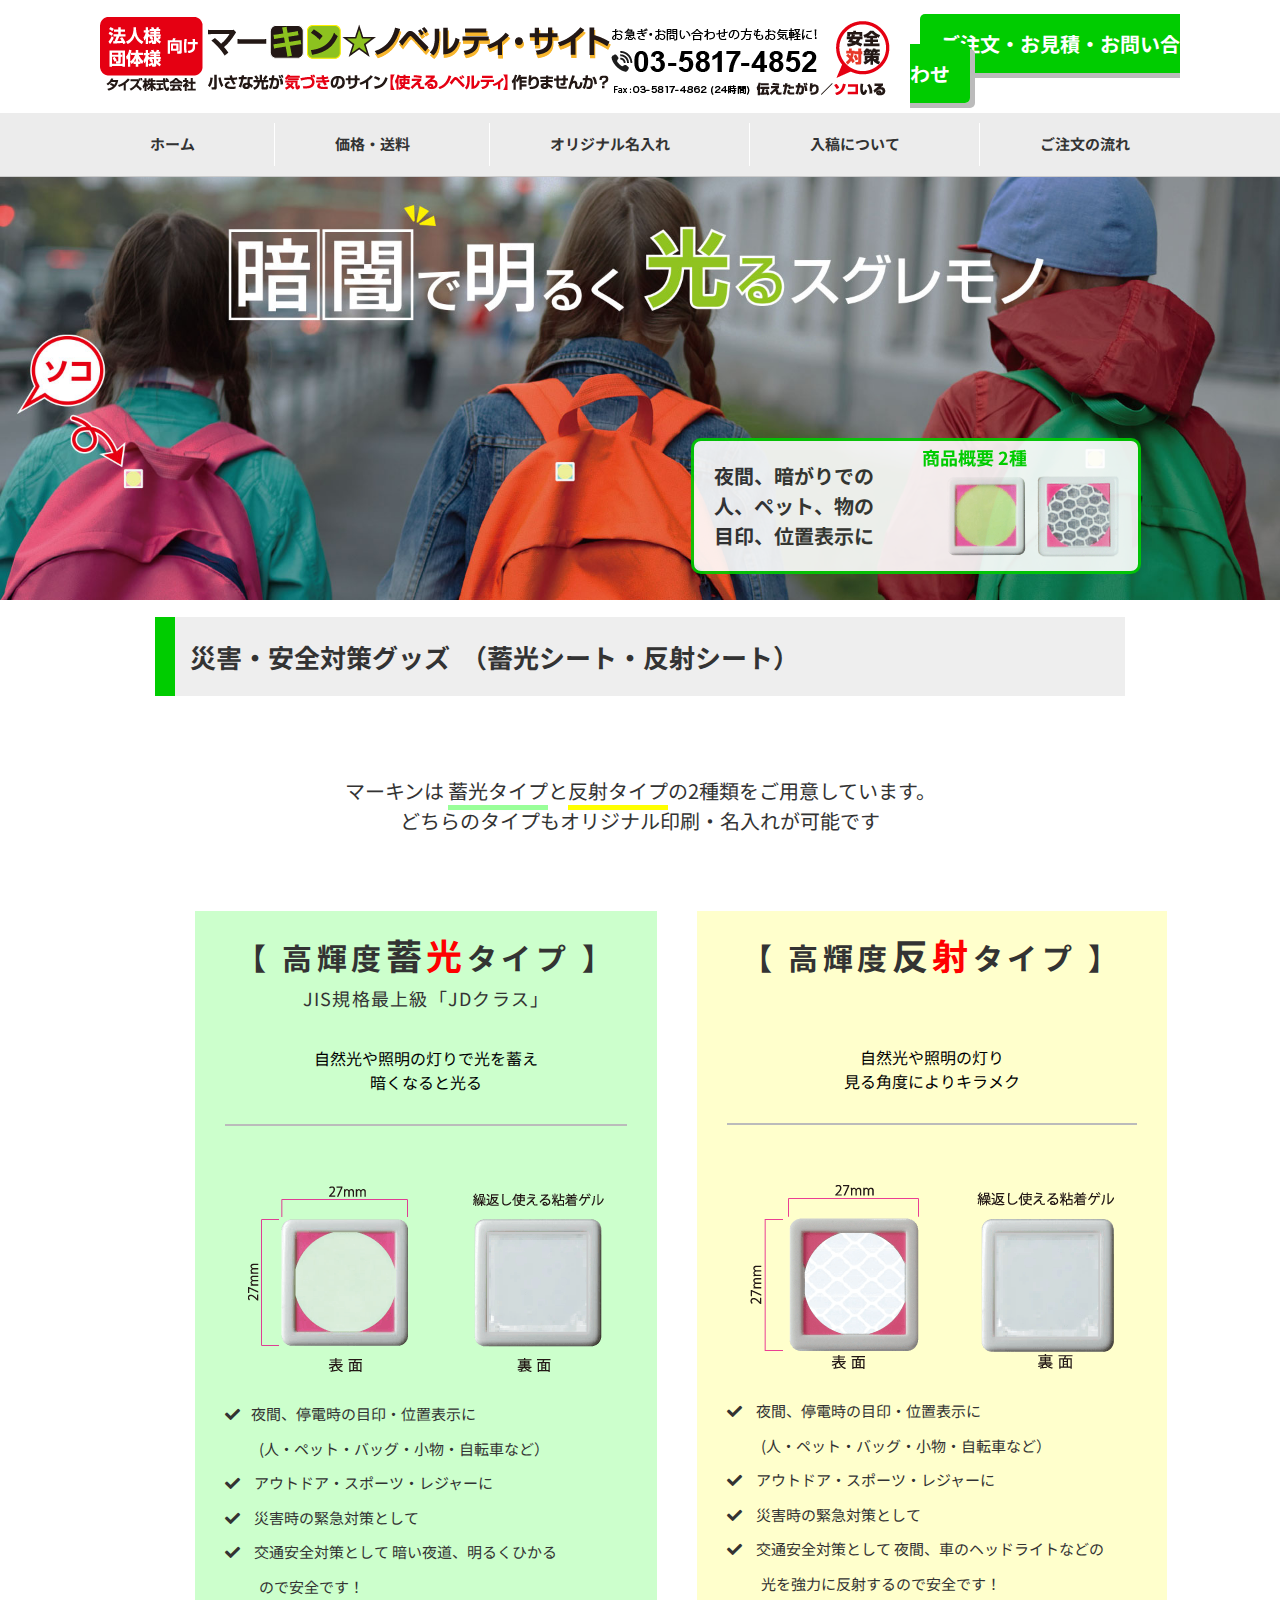
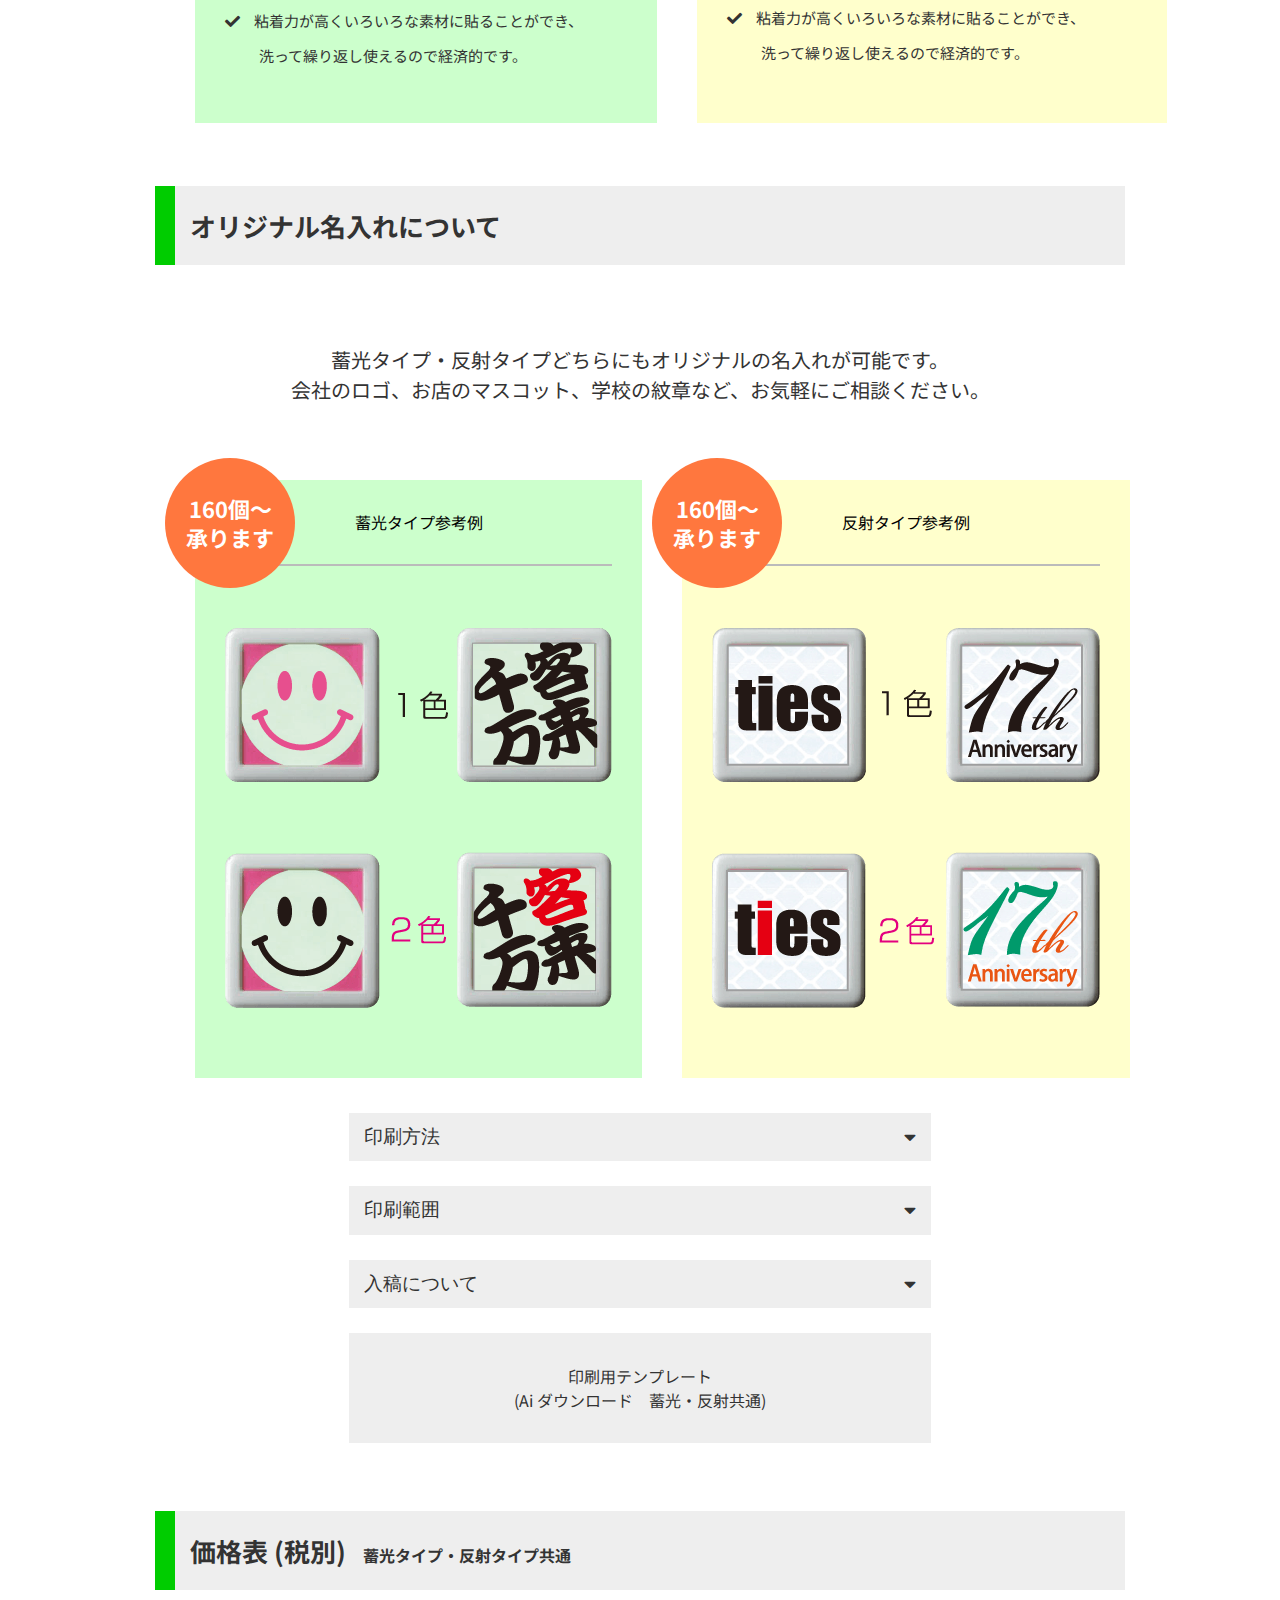
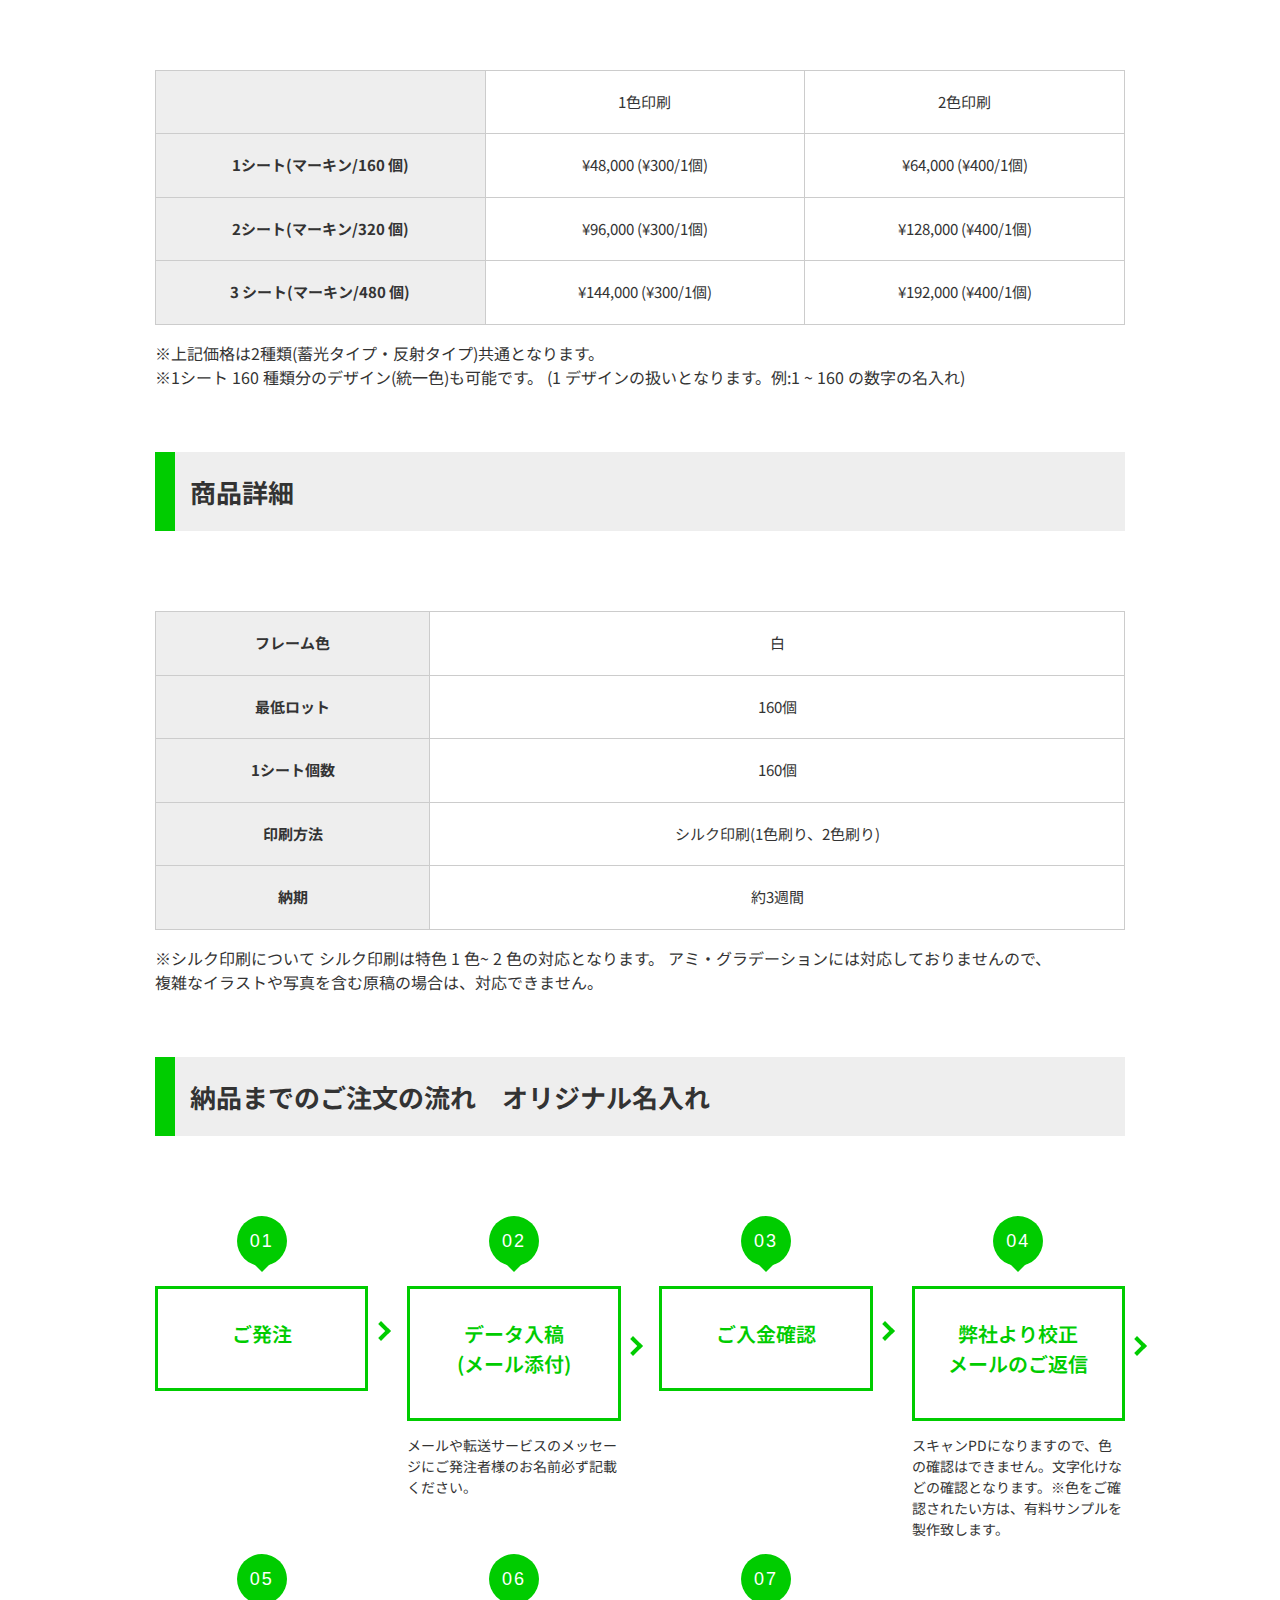
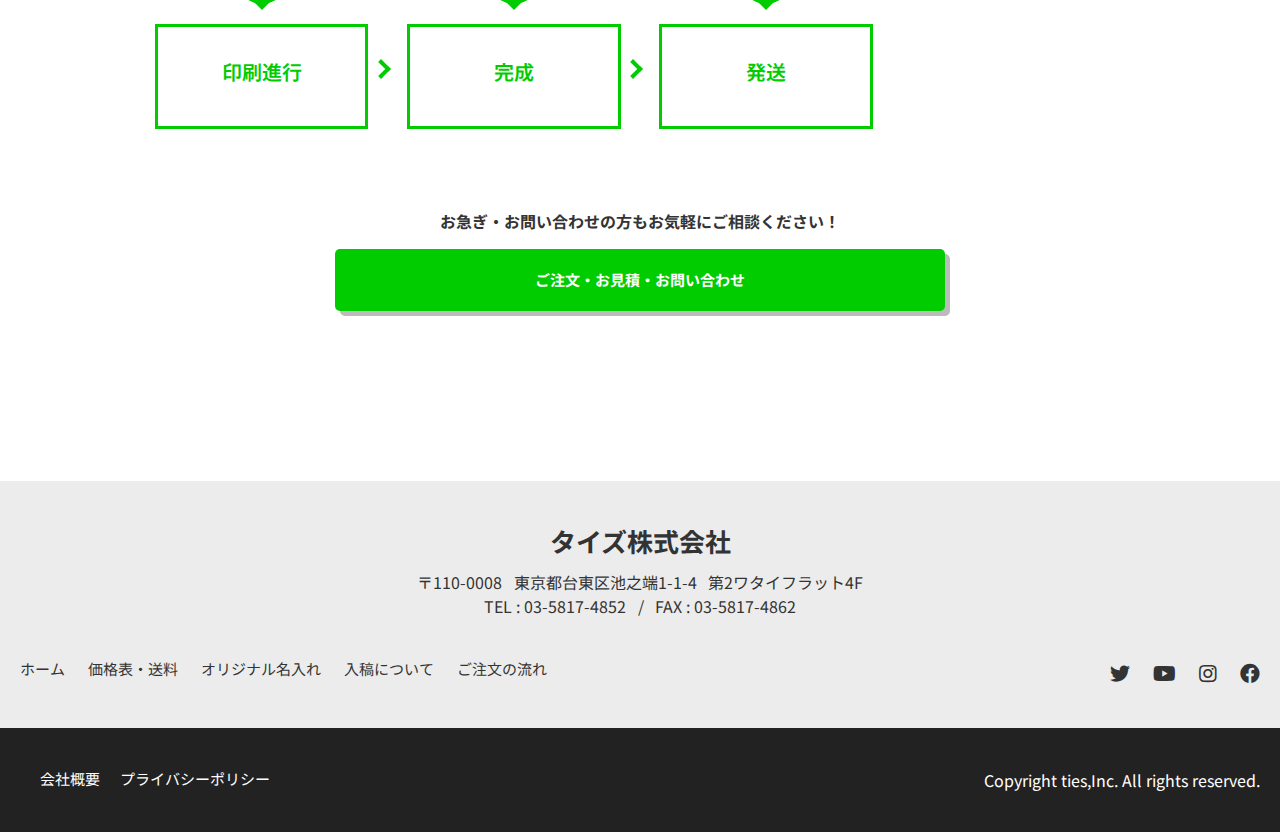
==== commit e11dae35: "コミット" ====
--- a/index.html
+++ b/index.html
@@ -132,7 +132,7 @@
 <!--オリジナル名入れ印刷について-->
     <section class="section" id="orijinal">
       <h1 class="section-headerline">オリジナル名入れについて</h1>
-        <p class="section-headerlinedetsil">蓄光タイプ・反射タイプどちらにもオリジナルの名入れが可能です。<br>お店のマスコット、学校の紋章など、お気軽にご相談ください。</p>
+        <p class="section-headerlinedetsil">蓄光タイプ・反射タイプどちらにもオリジナルの名入れが可能です。<br>会社のロゴ、お店のマスコット、学校の紋章など、お気軽にご相談ください。</p>
         <div class="section-markin">
         <figure class="about-left">
           <figcaption class="about-caption">
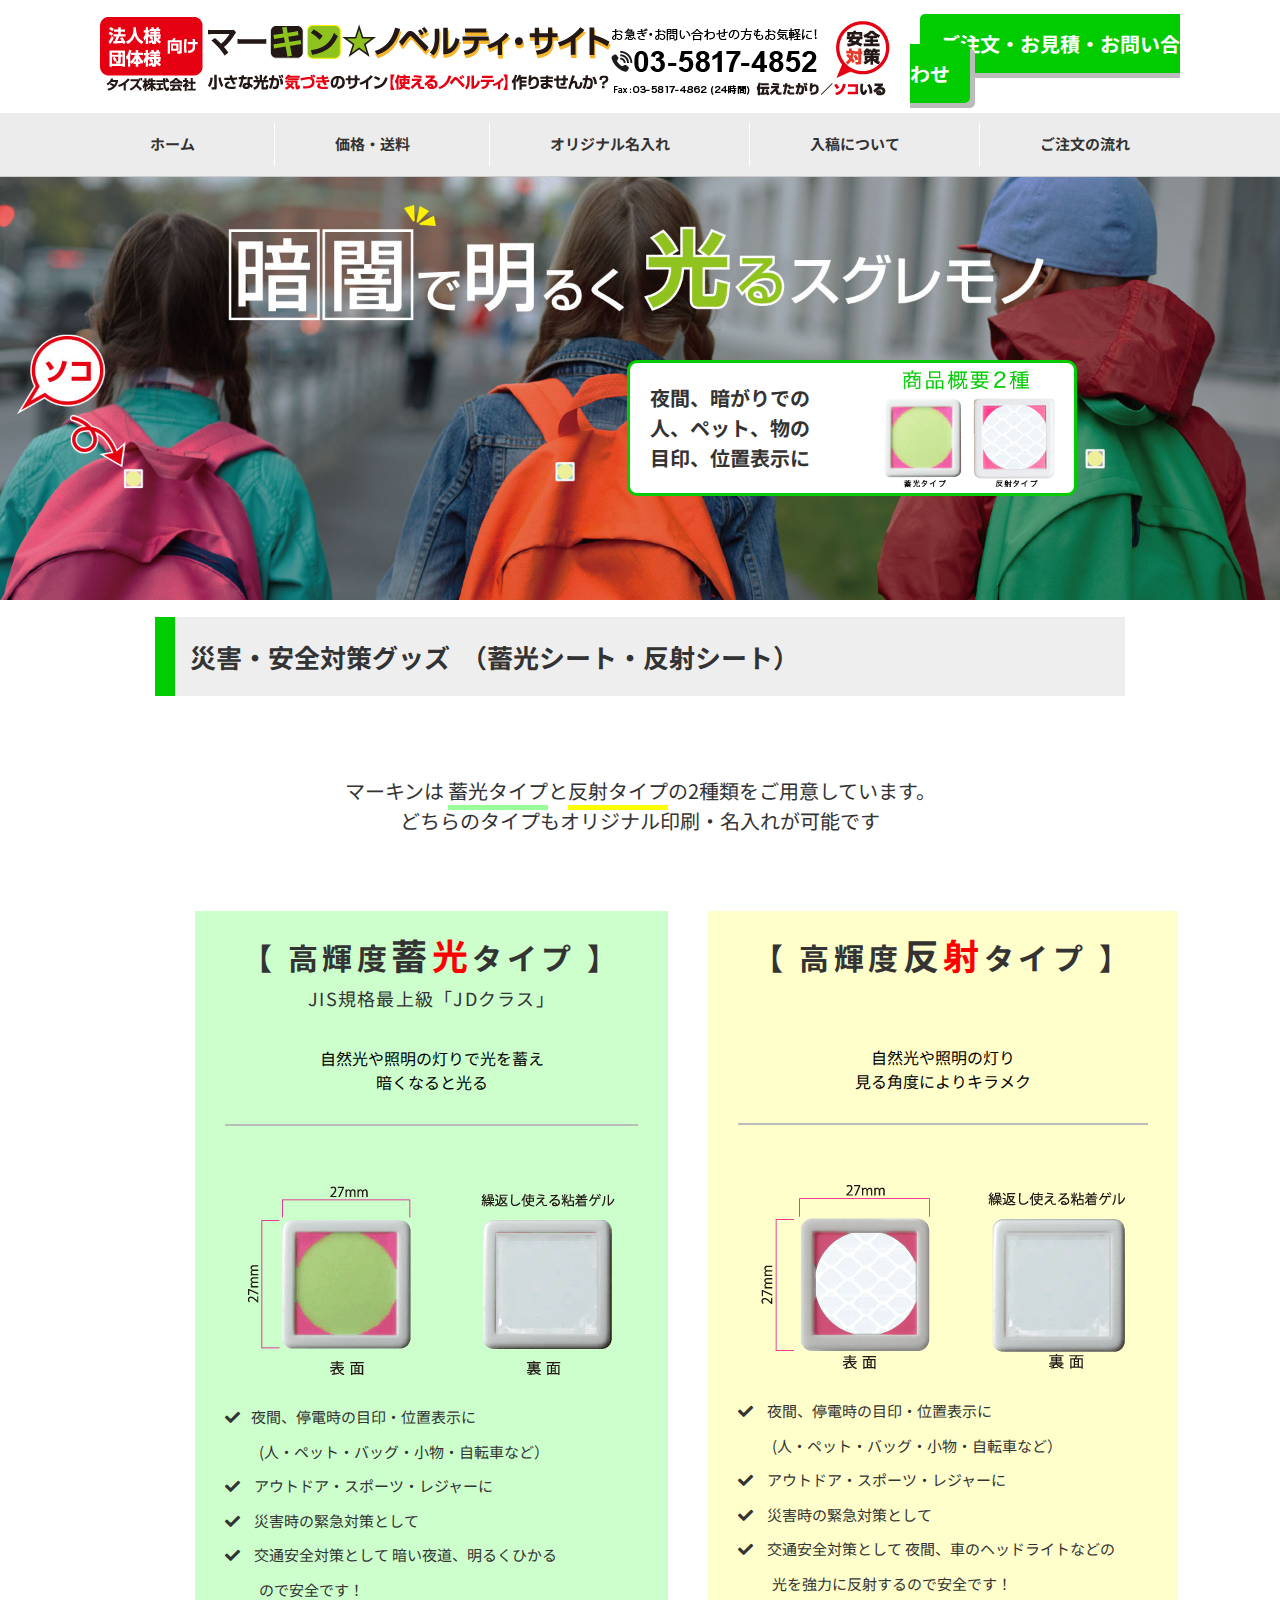
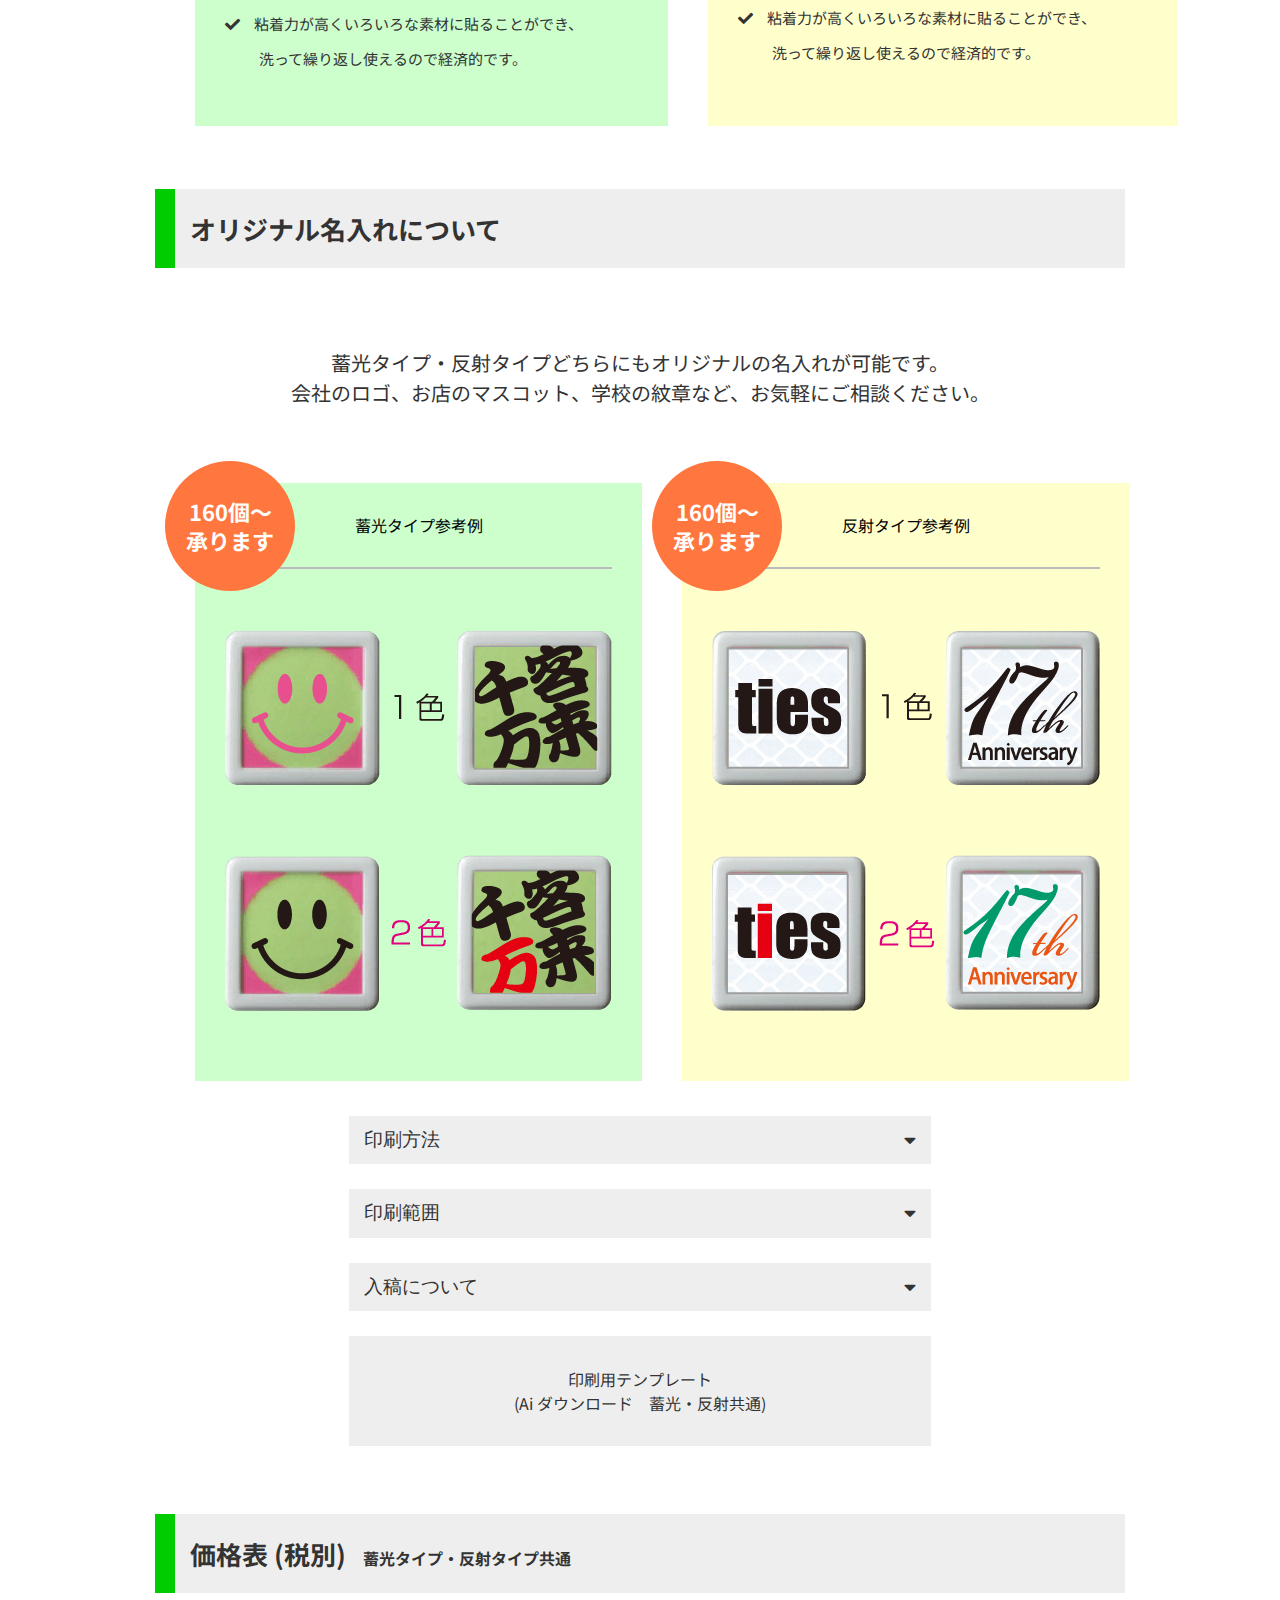
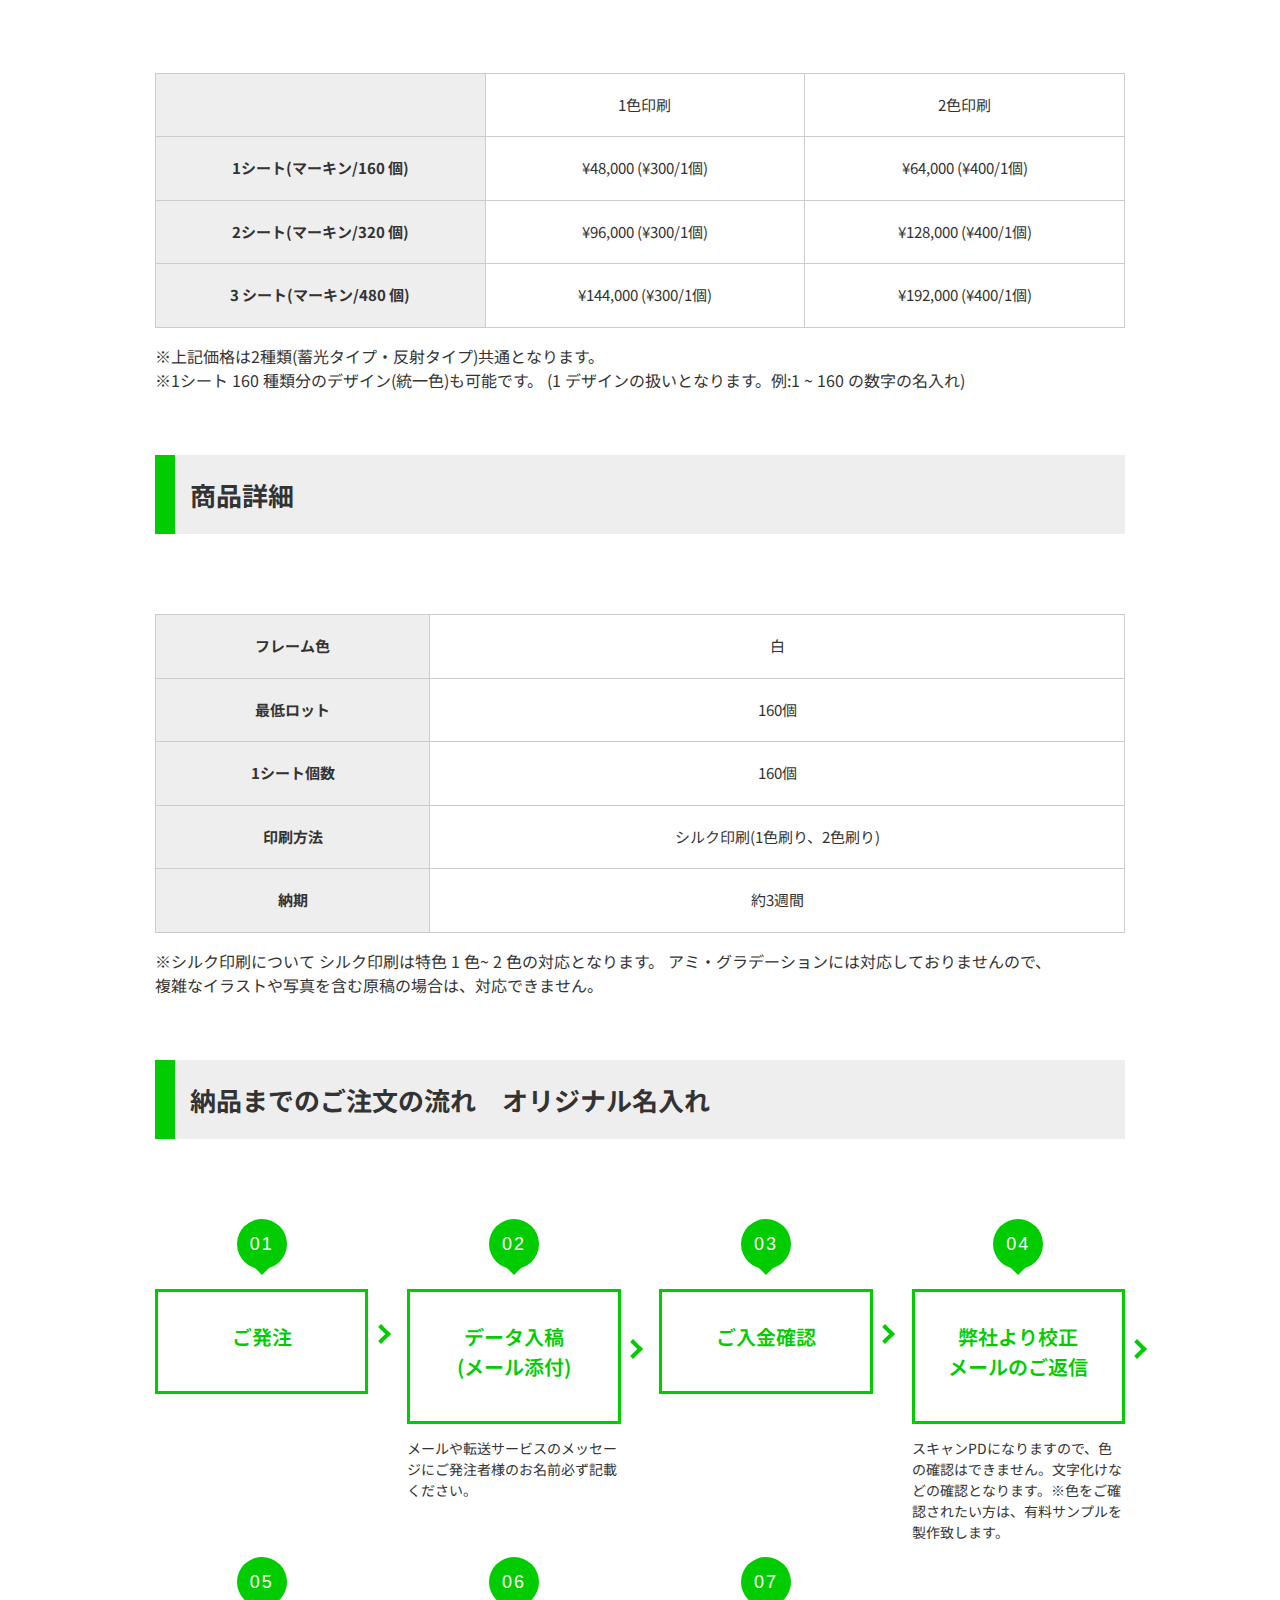
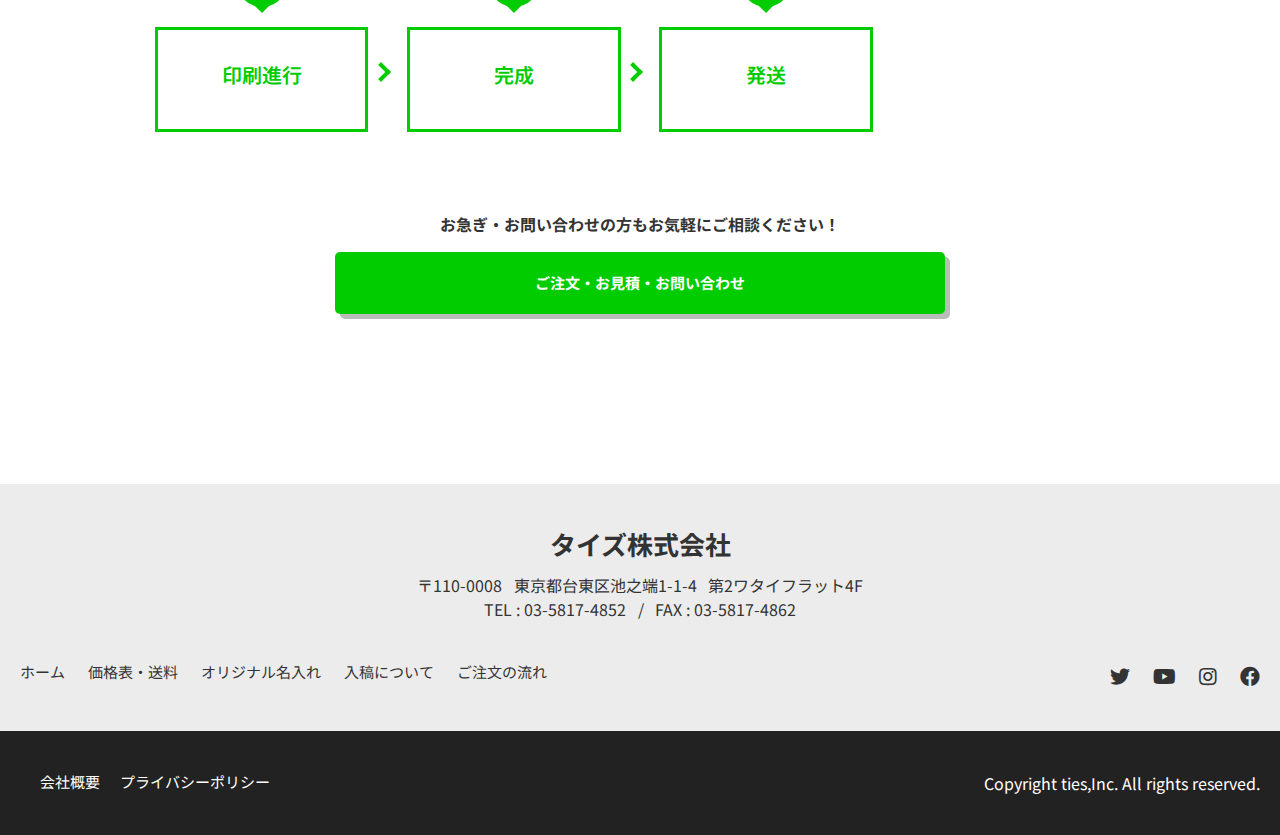
==== commit 75e4b7bf: "明るい画像差し替え修正" ====
--- a/index.html
+++ b/index.html
@@ -75,7 +75,6 @@
 
     <div class="hero">
       <img src="./asset/images/markin-top-imgtext1920900.jpg" alt="高輝度蓄光・反射テープマーキン" />
-      <p class="storong-text">商品概要 2種</p>
       <div class="storong">夜間、暗がりでの<br>人、ペット、物の<br>目印、位置表示に</div>
     </div>
 <!--災害・安全対策グッズマーキン2種類について-->
@@ -97,7 +96,7 @@
                 <p class="about-description">自然光や照明の灯りで光を蓄え<br>暗くなると光る</p>
             </div>
             <div class="about-list">
-              <img class="about-image" src="./asset/images/site-detail-markin2.png" alt="高輝度蓄光・反射テープマーキン"/>
+              <img class="about-image" src="./asset/images/site-detail-markin4.png" alt="高輝度蓄光・反射テープマーキン"/>
               <ul class="about-secondlist">
 
                 <li><i class="fas fa-check"></i><span class="space">夜間、停電時の目印・位置表示に<br><span class="space"><span class="space"><span class="space">(人・ペット・バッグ・小物・自転車など）</span> </li>
@@ -141,8 +140,8 @@
             </div>
           </figcaption>
             <p class="circle-left">160個〜<br>承ります</p>
-            <img class="aboutprint-image" src="./asset/images/site-markin-print-left1.png" alt="オリジナル名入れ">
-            <img class="aboutprint-image" src="./asset/images/site-markin-print-left2.png" alt="オリジナル名入れ">
+            <img class="aboutprint-image" src="./asset/images/site-markin-print-left3.png" alt="オリジナル名入れ">
+            <img class="aboutprint-image" src="./asset/images/site-markin-print-left4.png" alt="オリジナル名入れ">
         </figure>
         <figure class="about-right">
           <figcaption class="about-caption">
--- a/asset/css/style.css
+++ b/asset/css/style.css
@@ -1,1071 +1,1095 @@
-@charset "utf-8";
-
-
-
-/*
-base style
-*/
-body {
-  font-family: 'Noto Sans JP', "Helvetica Neue", "Helvetica", "Hiragino Sans", "Hiragino Kaku Gothic ProN", "Arial", "Yu Gothic", "Meiryo", sans-serif;
-  font-size: 15px;
-  line-height: 1.5;
-  color: #333;
-  margin: 0 auto;
-}
-label,input,textarea,select,button {
-  cursor: pointer;
-}
-.button{
-  border: 0;
-}
-.text-red {
-  color: red;
-}
-.text-big {
-  font-size: 36px;
-}
-.text-small {
-  font-size: 16px;
-}
-.button.buttou-submission{
-  font-size: 24px;
-  font-weight: bold;
-
-}
-html {
-  scroll-behavior: smooth;
-}
-/* section */
-.section {
-  width: 1000px;
-  padding: 30px 15px;
-  margin: 0 auto;
-  padding-top: 200px;
-  margin-top: -200px;
-}
-.section.section-secondry {
-  margin-top: 80px;
-}
-.section.privacy {
-  padding-top: 400px;
-  text-align: center;
-}
-
-.section-markin {
-  display: flex;
-  justify-content: space-between;
-}
-.section > img {
-  display: block;
-}
-.section-headerline {
-
-  border-left: #00CC00 solid 20px;
-  color: #333;
-  background-color: #EEEEEE;
-  text-align: left;
-  font-size: 26px;
-  font-weight: bold;
-  padding: 20px 15px;
-  margin-bottom: 80px;
-
-}
-.section-headerlineh2 {
-  text-align: center;
-}
-
-
-.section-headerlinedetsil {
-  font-size: 20px;
-  margin-top: 60px;
-  margin-bottom: 60px;
-}
-.marker-green {
-  border-bottom: 5px solid #99FF99;
-}
-.marker-yellow {
-border-bottom: 5px solid #FFFF00;
-}
-.section-button {
-  text-align: center;
-  margin-top: 80px;
-}
-
-/*header*/
-
-.header {
-  background-color: white;
-  display: flex;
-  justify-content: space-between;
-  padding: 5px 100px 0px 100px;
-
-}
-.header-wrap{
-  width: 100%;
-  position: fixed;
-  z-index: 10;
-  top: 0;
-  left: 0;
-  border-bottom: #ccc 1px solid;
-
-}
-.header-logo{
-  margin: 0;
-  font-size: 15px;
-}
-
-
-.header-logo > a {
-  display: block;
-  color: transparent;
-}
-.site-logo img{
-  margin-top: 12px;
-
-}
-
-/*nav ボタンお申し込み*/
-.header-navitem > a {
-  display: block;
-  padding: 10px;
-  color: #333;
-  text-decoration: none;
-  font-weight: bold;
-  transition: color .25s;
-}
-
-
-.header-navitem > a:hover {
-  color: white;
-}
-
-.header-contact > ul {
-  list-style: none;
-  display: flex;
-  justify-content: space-between;
-  align-items: center;
-}
-
-.header-contacbtn > a{
-  margin-left: 10px;
-  padding: 15px 20px;
-  background-color: #00CC00;
-  color: #fff;
-  text-decoration: none;
-  font-weight: bold;
-  font-size: 20px;
-  border-radius: 5px;
-  box-shadow: 5px 5px 0 #bbb;
-  transition: box-shadow .25s;
-}
-
-@media screen and (max-width:1177px) {
-  .header-contacbtn > a {
-    display: inline-block;
-    font-size: 15px;
-    padding: auto;
-    line-height: 1.5em;
-    padding: 10px 20px;
-  }
-}
-.header-contacttel {
-  display: inline-grid;
-  margin-right: 20px;
-}
-.header-contacbtn>a:hover {
-  box-shadow: 0 0 0 #bbb;
-}
-.sma {
-  display: none;
-}
-
-/*スマートフォンでは有効（改行する）*/
-@media screen and (max-width:1177px) {
-  .sma {
-    text-align: center;
-    line-height: 2em;
-    display: inline-block;
-    padding: 30px 20px;
-  }
-}
-
-.header-nav {
-  background-color: #ececec;
-  padding: 10px 0;
-}
-.header-navlist {
-
-  width: 1000px;
-  margin: 0 auto;
-  max-width: 1000px;
-  display: flex;
-  justify-content: space-between;
-  align-items: center;
-}
-
-.header-navitem +li {
-  border-left: 1px solid white;
-  padding-left: 50px;
-}
-
-/*hero*/
-.hero {
-  text-align: center;
-  position: relative;
-  overflow: hidden;
-}
-.hero > img {
-  width: 100%;
-  margin: 0;
-
-}
-.storong {
-  position: absolute;
-  top: 73%;
-  left: 54%;
-  background-image: url(../../asset/images/markinsite_tv_heroimg.png);
-  background-size: contain;
-  background-repeat: no-repeat;
-  background-position: center right ;
-  color: #333;
-  width: 450px;
-  background-color: white;
-  font-size: 20px;
-  font-weight: bold;
-  border-radius: 10px;
-  border: #00CC00 solid 3px;
-  padding: 20px 20px;
-  text-align: left;
-  opacity: 90%;
-}
-.storong-text {
-  color: #00CC00;
-  font-size: 18px;
-  font-weight: bold;
-  position: absolute;
-  top: 71%;
-  left: 72%;
-  z-index: 100;
-  text-align: center;
-}
-
-@media screen and (max-width: 768px) {
-  .hero>strong {
-    font-size: 50px;
-  }
-}
-
-/* about */
-.about {
-  margin: 0;
-  display: flex;
-  z-index: 1;
-}
-
-.about-caption {
-  padding-left: 0;
-  text-align: center;
-}
-.about-headline {
-  font-size: 30px;
-  margin-bottom: 0;
-  letter-spacing: 0.15em;
-  line-height: 1.2em;
-}
-.about-description {
-  color: #000;
-  text-align: center;
-  border-bottom: #bbb solid 2px;
-  padding: 30px;
-  margin: 0;
-}
-
-.about-firstlist,.about-secondlist {
-  text-align: left;
-  line-height: 2.3em;
-}
-.about-list {
-  margin: 50px 0;
-}
-.about-image {
-  margin: 10px 23px;
-  z-index: 1;
-}
-
-.about-right {
-  position: relative;
-  background-color: #FFFFCC;
-  margin-left: 0;
-  padding: 0 30px;
-}
-.about-description.top {
-  margin-top: 40px;
-}
-
-.about-left {
-  background-color: #CCFFCC;
-  padding: 0 30px;
-}
-.aboutprint-image {
-  padding-bottom: 70px;
-}
- .text-jd {
-  font-size: 18px;
-  font-weight: normal;
-  letter-spacing: 0.07em;
-  margin: 0;
-}
-
-@media screen and (max-width: 768px) {
-  .about {
-    display: block;
-    text-align: center;
-  }
-  .about-image {
-    max-width: 100%;
-  }
-}
-
-/* grid */
-.grid {
-  display: flex;
-  margin: 0;
-  padding: 0;
-  align-items: center;
-  justify-content: center;
-}
-.grid-col-4 > .grid-item{
-  width: 25%;
-}
-.grid-col-2 > .grid-item {
-  width: 50%;
-}
-.grid-col-3 > .grid-item {
-  width: 33.3%;
-}
-.grid-item {
-  list-style: none;
-}
-
-.original-name-left > p {
-  text-align: left;
-}
-
-@media screen and (max-width: 768px){
-  .grid {
-    display: block;
-  }
-    .grid-col-4>.grid-item,
-    .grid-col-2>.grid-item,
-    .grid-col-3>.grid-item{
-    width: 100%;
-    margin: 20px;
-}
-}
-
-/*detail*/
-.detail{
-  text-align: center;
-  padding: 0 15px;
-}
-.detail-headline{
-  font-weight:  bold;
-}
-.detail-img{
-  margin: 0 0 20px;
-}
-.detail-description{
-  margin: 0;
-  text-align: left;
-}
-/*space*/
-.space {
-  padding-left: 0.7rem;
-}
-
-
-/* card */
-.card{
-  padding: 0 10px;
-}
-.card-link{
-  display: block;
-  color: #333;
-  text-decoration: none;
-  position: relative;
-  transition: background-color .50s;
-}
-.card-link:hover{
-  background-color: #eee;
-}
-.card-label{
-  position: absolute;
-  left: 0;
-  top: 0;
-  background-color: #999;
-  color: #fff;
-  display: block;
-  padding: 5px 10px;
-  font-size: 12px;
-}
-.card-img{
-  width: 100%;
-  height: auto;
-}
-.card-info{}
-/* .card-time{} */
-.card-headline{
-  margin: 0;
-}
-.card-description{
-  margin: 0;
-}
-
-/* avator */
-.avator{
-  display: flex;
-  flex-direction: row-reverse;
-  align-items: center;
-  justify-content: start;
-  padding: 10px;
-}
-.avator-name{
-  font-weight: bold;
-  padding-left: 15px;
-}
-.avator-imag{
-  margin: 0;
-  border-radius: 50%;
-  overflow: hidden;
-}
-/*button*/
-.button{
-  display: inline-block;
-  color: #fff;
-  font-weight: bold;
-  background-color: #00CC00;
-  text-align: center;
-  padding: 20px 200px;
-  text-decoration: none;
-  border-radius: 5px;
-  box-shadow: 5px 5px 0 #bbb;
-  transition: box-shadow .25s;
-}
-.thanks{
-  margin-top: 100px;
-  display: block;
-  margin: auto;
-  text-decoration: none;
-}
-.thanks a {
-  text-decoration: none;
-  color: #EEEEEE;
-}
-
-.button:hover{
-  box-shadow: 0 0 0 #bbb;
-}
-.button-second {
-  color: #fff;
-  font-weight: bold;
-  background-color: #00CC00;
-  text-align: center;
-  padding: 20px 200px;
-  text-decoration: none;
-  border-radius: 5px;
-  box-shadow: 5px 5px 0 #bbb;
-  transition: box-shadow .25s;
-}
-
-
-/*.select .input .radio .textarea*/
-.select {
-  border-radius: 5px;
-  padding: 10px;
-  border: 1px solid #ccc;
-  min-width: 500px;
-}
-
-@media screen and (max-width: 768px){
-    .select,
-    .input,
-    .textarea{
-    min-width: auto;
-    width: 100%;
-  }
-}
-.input {
-  border-radius: 5px;
-  padding: 15px;
-  border: 1px solid #ccc;
-  min-width: 500px;
-
-}
-.radio {
-  margin: 0 10px;
-}
-.textarea {
-  border-radius: 5px;
-  padding: 10px;
-  border: 1px solid #ccc;
-  min-width: 500px;
-  min-height: 100px;
-}
-#detail p {
- text-align: left;
-}
-#price p {
-  text-align: left;
-}
-/*form*/
-.form-table th{
-  padding: 10px 0 10px 50px;
-  text-align: left;
-  margin-left: 20px;
-  font-size: 18px;
-}
-.form-table td {
-  font-size: 18px;
-  padding: 30px 10px;
-  display: inline-grid;
-}
-.form-table {
-  background-color: #eee;
-}
-
-.form-button {
-  text-align: center;
-  margin-top: 20px;
-}
-.form {
-  background: #efefef;
-}
-.description {
-  text-align: left;
-  margin-bottom: 30px;
-}
-.checkbox {
-  margin: 7px 0;
-}
-
-/*works*/
-.works {
-  margin: 40px 0;
-  padding: 20px;
-  text-align: center;
-}
-.works > img {
-  margin: 0 15px;
-}
-
-/*footer*/
-#footer {
-  position: relative;
-  margin-top: 140px;
-  color: #333;
-}
-
-#footer a {
-  text-decoration: none;
-  color: #333;
-}
-
-#footer a:hover {
-  text-decoration: underline;
-}
-
-#footer .primary {
-  padding: 40px 20px;
-  background: #ececec;
-}
-
-#footer .secondary {
-  display: flex;
-  padding: 40px 20px;
-  background: #222;
-}
-
-@media screen and (max-width: 767px) {
-  #footer .primary {
-    padding: 20px 20px;
-    background: #333;
-  }
-
-  #footer .secondary {
-    display: block;
-    padding: 20px 20px;
-  }
-}
-
-/* footer-logo */
-#footer .logo {
-  position: relative;
-  padding: 0;
-  margin: 0;
-  width: 100%;
-  font-size: 26px;
-  font-weight: bold;
-}
-
-@media screen and (max-width: 767px) {
-  #footer .logo {
-    font-size: 16px;
-  }
-}
-
-/* address */
-
-.address {
-  margin: 10px 0 0;
-  padding: 0;
-}
-
-@media screen and (max-width: 767px) {
-  .address {
-    font-size: 12px;
-  }
-}
-
-/* navi */
-
-.navi-row {
-  display: flex;
-  margin-top: 40px;
-}
-
-#footer .navi {
-  margin: 0;
-  padding: 0;
-  list-style: none;
-}
-
-#footer .navi li {
-  display: inline-block;
-  margin: 0 20px 0 0;
-  padding: 0;
-}
-
-#footer .navi li:first-child {
-  margin-left: 0;
-}
-
-@media screen and (max-width: 767px) {
-  .navi-row {
-    display: block;
-    margin-top: 15px;
-  }
-
-  #footer .navi {
-    font-size: 12px;
-  }
-
-  #footer .navi li {
-    margin-top: 5px;
-    font-size: 12px;
-  }
-}
-
-/* sns-navi */
-
-#footer .sns-navi {
-  margin: 0 0 0 auto;
-  padding: 0;
-}
-
-#footer .sns-navi li {
-  display: inline-block;
-  margin: 0 20px 0 0;
-  padding: 0;
-  font-size: 20px;
-}
-
-#footer .sns-navi li:last-child {
-  margin-right: 0;
-}
-
-@media screen and (max-width: 767px) {
-  #footer .sns-navi {
-    margin: 20px 0 0;
-    padding: 0;
-  }
-
-  #footer .sns-navi li {
-    margin: 0 20px 0 0;
-    padding: 0;
-    font-size: 18px;
-  }
-}
-
-/* sitenavi */
-
-#footer .sitenavi {
-  width: 50%;
-  margin: 0;
-  padding: 0;
-  list-style: none;
-  display: flex;
-}
-
-#footer .sitenavi a {
-  display: inline-block;
-  margin: 0 0 0 20px;
-  padding: 0;
-  color: white;
-
-}
-
-#footer .sitenavi li:first-child {
-  margin-left: 0;
-}
-
-@media screen and (max-width: 767px) {
-  #footer .sitenavi {
-    width: 100%;
-    text-align: center;
-    font-size: 12px;
-  }
-}
-
-/* copyright */
-
-#footer .copyright {
-  width: 50%;
-  margin: 0;
-  padding: 0;
-  text-align: right;
-  color: white;
-}
-
-@media screen and (max-width: 767px) {
-  #footer .copyright {
-    width: 100%;
-    margin: 20px 0 0;
-    text-align: center;
-    font-size: 12px;
-  }
-}
-
-body {
-  margin: 0;
-  padding: 0;
-}
-
-
-/*table*/
-p {
-  font-size: 16px;
-  font-weight: normal;
-  text-align: center;
-  /* margin: 60px auto 40px;
-  padding: 20px 30px; */
-}
-
-.section-button > p {
-  font-weight: bold;
-}
-
-table {
-  width: 100%;
-  margin-top: 100px;
-}
-
-.tbl-r02 th {
-  background: #eee;
-  border: solid 1px #ccc;
-  color: #333;
-  padding: 10px;
-  text-align: center;
-}
-
-.tbl-r02 td {
-  text-align: center;
-  border: solid 1px #ccc;
-  padding: 20px 30px;
-}
-
-@media screen and (max-width: 640px) {
-  .last td:last-child {
-    border-bottom: solid 1px #ccc;
-    width: 100%;
-  }
-
-  .tbl-r02 {
-    width: 80%;
-  }
-
-  .tbl-r02 th,
-  .tbl-r02 td {
-    border-bottom: none;
-    display: block;
-    width: 100%;
-  }
-}
-.tbl-r02 {
-  margin: 0;
-}
-
-/*flow*/
-ul {
-  padding: 0;
-}
-
-li {
-  list-style-type: none;
-}
-
-dd {
-  margin-left: 0;
-}
-
-.flow {
-  display: -webkit-box;
-  display: -ms-flexbox;
-  display: flex;
-  flex-wrap: wrap;
-  -webkit-box-pack: space-between;
-  -ms-flex-pack: space-between;
-  justify-content: space-between;
-}
-
-.flow>li {
-  -ms-flex-preferred-size: 22%;
-  flex-basis: 22%;
-}
-.flow a {
-  text-decoration: none;
-  color: #00CC00;
-}
-.flow p {
-  font-size: 14px;
-  text-align: left;
-}
-
-.flow>li .icon {
-  font-family: 'Montserrat', sans-serif;
-  font-size: 18px;
-  line-height: 50px;
-  width: 50px;
-  color: #fff;
-  background: #00CC00;
-  margin: 0 auto 20px;
-  display: block;
-  border-radius: 50%;
-  text-align: center;
-  position: relative;
-  letter-spacing: 2px;
-}
-
-.flow>li .icon::before {
-  content: "";
-  border: solid transparent;
-  border-width: 8px;
-  border-top-color: #00CC00;
-  position: absolute;
-  top: calc(100% - 2px);
-  left: 50%;
-  -webkit-transform: translateX(-50%);
-  transform: translateX(-50%);
-}
-.flow>li:last-child .icon::before{
-    content: "";
-    border: solid transparent;
-    border-width: 8px;
-    border-top-color: white;
-    position: absolute;
-    top: calc(100% - 2px);
-    left: 50%;
-    -webkit-transform: translateX(-50%);
-    transform: translateX(-50%);
-}
-.flow>li dl {
-  padding: 30px 20px;
-  margin: 0;
-  border: 3px solid #00CC00;
-  position: relative;
-}
-.flow>li:last-child dl {
-    border: 3px solid white;
-}
-.flow>li:not(:last-child) dl::before {
-  content: "";
-  width: 14px;
-  height: 14px;
-  margin-right: 10px;
-  display: inline-block;
-  border-top: 4px solid #00CC00;
-  border-right: 4px solid #00CC00;
-  position: absolute;
-  top: calc(50% - 14px);
-  left: 104%;
-  -webkit-transform: rotate(45deg);
-  transform: rotate(45deg);
-}
-.flow>li:nth-last-child(2) dl::before {
-  content: "";
-  width: 14px;
-  height: 14px;
-  margin-right: 10px;
-  display: inline-block;
-  border-top: 4px solid white;
-  border-right: 4px solid white;
-  position: absolute;
-  top: calc(50% - 14px);
-  left: 104%;
-  -webkit-transform: rotate(45deg);
-  transform: rotate(45deg);
-}
-
-.flow>li dl dt {
-  font-size: 20px;
-  font-weight: 600;
-  color: #00CC00;
-  -ms-flex-preferred-size: 20%;
-  flex-basis: 20%;
-  margin-bottom: 1vh;
-  text-align: center;
-}
-.original-name {
-  display: flex;
-  justify-content: space-between;
-}
-/*circle*/
-.circle-right {
-  position: relative;
-  top: -130px;
-  left: -30px;
-  margin-left: -30px;
-  margin-bottom: -90px;
-  display: flex;
-  align-items: center;
-  justify-content: center;
-  background: #FF773E;
-  border-radius: 50%;
-  width: 130px;
-  height: 130px;
-  color: #fff;
-  font-size: 22px;
-  font-weight: bold;
-  line-height: 1.3em;
-  z-index: 3;
-}
-.circle-left {
-  position: relative;
-  top: -130px;
-  left: -30px;
-  margin-left: -30px;
-  margin-bottom: -90px;
-  display: flex;
-  align-items: center;
-  justify-content: center;
-  background: #FF773E;
-  border-radius: 50%;
-  width: 130px;
-  height: 130px;
-  color: #fff;
-  font-size: 22px;
-  z-index: 3;
-  font-weight: bold;
-   line-height: 1.3em;
-
-}
-
-/*アコーディオン*/
-/*General style */
-.acd-check {
-  display: none;
-}
-
-.acd-label {
-  padding: 10px 15px;
-  box-sizing: border-box;
-  background: #eee;
-  display: flex;
-  justify-content: space-between;
-  margin: 20px auto 5px;
-  width: 60%;
-  font-size: 19px;
-  font-family: bold;
-}
-
-
-.acd-label::after {
-  display: flex;
-  align-items: center;
-  font-family: "Font Awesome 5 Free";
-  content: "\f0d7";
-  font-weight: 900;
-  transition: all 0.3s;
-}
-
-.acd-content {
-  height: 0;
-  opacity: 0;
-  transition: 0.3s;
-  visibility: hidden;
-  width: 60%;
-  padding: 0;
-  margin: 0 auto;
-}
-
-.acd-content p {
-  margin: 0;
-  padding: 0 20px;
-  word-break: break-all;
-  text-align: left;
-  font-size: 19px;
-}
-.pdf {
-  display: block;
-  width: 60%;
-  margin: 20px auto;
-  padding: 15px 10px;
-  background: #eee;
-  color: #333;
-  text-align: left;
-  font-size: 19px;
-  text-decoration: none;
-}
-.pdf :hover {
-  opacity: 0.8;
-  color: #999;
-  cursor: pointer;
-}
-
-.acd-check:checked+.acd-label+.acd-content {
-  height: auto;
-  opacity: 1;
-  padding: 15px 0;
-  visibility: visible;
-  align-items: center;
-  word-break: break-all;
-}
-
-.acd-check:checked+.acd-label::after {
-  transform: rotate(180deg);
-}
-
-@media screen and (max-width: 960px) {
-  .acd-label {
-    width: 95%;
-  }
-
-  .acd-content {
-    width: 95%;
-  }
-
-  .acd-check:checked+.acd-label+.acd-content {
-    padding: 10px 0;
-  }
-}
-
-
-div.quote::after {
-  right: 29px;
-  transform: rotate(30deg)
-}
-/*thanks*/
-.thanks_tel {
-  font-size: 1.5em;
-  text-align: center;
-
-}
+@charset "utf-8";
+
+
+
+/*
+base style
+*/
+body {
+  font-family: 'Noto Sans JP', "Helvetica Neue", "Helvetica", "Hiragino Sans", "Hiragino Kaku Gothic ProN", "Arial", "Yu Gothic", "Meiryo", sans-serif;
+  font-size: 15px;
+  line-height: 1.5;
+  color: #333;
+  margin: 0 auto;
+}
+label,input,textarea,select,button {
+  cursor: pointer;
+}
+.button{
+  border: 0;
+}
+.text-red {
+  color: red;
+}
+.text-big {
+  font-size: 36px;
+}
+.text-small {
+  font-size: 16px;
+}
+.button.buttou-submission{
+  font-size: 24px;
+  font-weight: bold;
+}
+
+html {
+  scroll-behavior: smooth;
+}
+/* section */
+.section {
+  width: 1000px;
+  padding: 30px 15px;
+  margin: 0 auto;
+  padding-top: 200px;
+  margin-top: -200px;
+}
+.section.section-secondry {
+  margin-top: 80px;
+}
+.section.privacy {
+  padding-top: 400px;
+  text-align: center;
+}
+
+.section-markin {
+  display: flex;
+  justify-content: space-between;
+}
+.section > img {
+  display: block;
+}
+.section-headerline {
+
+  border-left: #00CC00 solid 20px;
+  color: #333;
+  background-color: #EEEEEE;
+  text-align: left;
+  font-size: 26px;
+  font-weight: bold;
+  padding: 20px 15px;
+  margin-bottom: 80px;
+
+}
+.section-headerlineh2 {
+  text-align: center;
+}
+
+
+.section-headerlinedetsil {
+  font-size: 20px;
+  margin-top: 60px;
+  margin-bottom: 60px;
+}
+.marker-green {
+  border-bottom: 5px solid #99FF99;
+}
+.marker-yellow {
+border-bottom: 5px solid #FFFF00;
+}
+.section-button {
+  text-align: center;
+  margin-top: 80px;
+}
+
+/*header*/
+
+.header {
+  background-color: white;
+  display: flex;
+  justify-content: space-between;
+  padding: 5px 100px 0px 100px;
+
+}
+.header-wrap{
+  width: 100%;
+  position: fixed;
+  z-index: 10;
+  top: 0;
+  left: 0;
+  border-bottom: #ccc 1px solid;
+
+}
+.header-logo{
+  margin: 0;
+  font-size: 15px;
+}
+
+
+.header-logo > a {
+  display: block;
+  color: transparent;
+}
+.site-logo img{
+  margin-top: 12px;
+
+}
+
+/*nav ボタンお申し込み*/
+.header-navitem > a {
+  display: block;
+  padding: 10px;
+  color: #333;
+  text-decoration: none;
+  font-weight: bold;
+  transition: color .25s;
+}
+
+
+.header-navitem > a:hover {
+  color: white;
+}
+
+.header-contact > ul {
+  list-style: none;
+  display: flex;
+  justify-content: space-between;
+  align-items: center;
+}
+
+.header-contacbtn > a{
+  margin-left: 10px;
+  padding: 15px 20px;
+  background-color: #00CC00;
+  color: #fff;
+  text-decoration: none;
+  font-weight: bold;
+  font-size: 20px;
+  border-radius: 5px;
+  box-shadow: 5px 5px 0 #bbb;
+  transition: box-shadow .25s;
+}
+
+@media screen and (max-width:1177px) {
+  .header-contacbtn > a {
+    display: inline-block;
+    font-size: 15px;
+    padding: auto;
+    line-height: 1.5em;
+    padding: 10px 20px;
+  }
+}
+.header-contacttel {
+  display: inline-grid;
+  margin-right: 20px;
+}
+.header-contacbtn>a:hover {
+  box-shadow: 0 0 0 #bbb;
+}
+.sma {
+  display: none;
+}
+
+/*スマートフォンでは有効（改行する）*/
+@media screen and (max-width:1177px) {
+  .sma {
+    text-align: center;
+    line-height: 2em;
+    display: inline-block;
+    padding: 30px 20px;
+  }
+}
+
+.header-nav {
+  background-color: #ececec;
+  padding: 10px 0;
+}
+.header-navlist {
+
+  width: 1000px;
+  margin: 0 auto;
+  max-width: 1000px;
+  display: flex;
+  justify-content: space-between;
+  align-items: center;
+}
+
+.header-navitem +li {
+  border-left: 1px solid white;
+  padding-left: 50px;
+}
+
+/*hero*/
+.hero {
+  text-align: center;
+  position: relative;
+  overflow: hidden;
+}
+.hero > img {
+  width: 100%;
+  margin: 0;
+
+}
+.storong {
+  position: absolute;
+  top: 60%;
+  left: 49%;
+  background-image: url(../../asset/images/markinsite_tv_heroimg.png);
+  background-size: contain;
+  background-repeat: no-repeat;
+  background-position: center right ;
+  color: #333;
+  width: 450px;
+  background-color: white;
+  font-size: 20px;
+  font-weight: bold;
+  border-radius: 10px;
+  border: #00CC00 solid 3px;
+  padding: 20px 20px;
+  text-align: left;
+}
+.storong-text {
+  color: #00CC00;
+  font-size: 18px;
+  font-weight: bold;
+  position: absolute;
+  top: 71%;
+  left: 72%;
+  z-index: 100;
+  text-align: center;
+}
+
+@media screen and (max-width: 768px) {
+  .hero>strong {
+    font-size: 50px;
+  }
+}
+
+/* about */
+.about {
+  margin: 0;
+  display: flex;
+  z-index: 1;
+}
+
+.about-caption {
+  padding-left: 0;
+  text-align: center;
+}
+.about-headline {
+  font-size: 30px;
+  margin-bottom: 0;
+  letter-spacing: 0.15em;
+  line-height: 1.2em;
+}
+.about-description {
+  color: #000;
+  text-align: center;
+  border-bottom: #bbb solid 2px;
+  padding: 30px;
+  margin: 0;
+}
+
+.about-firstlist,.about-secondlist {
+  text-align: left;
+  line-height: 2.3em;
+}
+.about-list {
+  margin: 50px 0;
+}
+.about-image {
+  margin: 10px 23px;
+  z-index: 1;
+}
+
+.about-right {
+  position: relative;
+  background-color: #FFFFCC;
+  margin-left: 0;
+  padding: 0 30px;
+}
+.about-description.top {
+  margin-top: 40px;
+}
+
+.about-left {
+  background-color: #CCFFCC;
+  padding: 0 30px;
+}
+.aboutprint-image {
+  padding-bottom: 70px;
+}
+ .text-jd {
+  font-size: 18px;
+  font-weight: normal;
+  letter-spacing: 0.07em;
+  margin: 0;
+}
+
+@media screen and (max-width: 768px) {
+  .about {
+    display: block;
+    text-align: center;
+  }
+  .about-image {
+    max-width: 100%;
+  }
+}
+
+/* grid */
+.grid {
+  display: flex;
+  margin: 0;
+  padding: 0;
+  align-items: center;
+  justify-content: center;
+}
+.grid-col-4 > .grid-item{
+  width: 25%;
+}
+.grid-col-2 > .grid-item {
+  width: 50%;
+}
+.grid-col-3 > .grid-item {
+  width: 33.3%;
+}
+.grid-item {
+  list-style: none;
+}
+
+.original-name-left > p {
+  text-align: left;
+}
+
+@media screen and (max-width: 768px){
+  .grid {
+    display: block;
+  }
+    .grid-col-4>.grid-item,
+    .grid-col-2>.grid-item,
+    .grid-col-3>.grid-item{
+    width: 100%;
+    margin: 20px;
+}
+}
+
+/*detail*/
+.detail{
+  text-align: center;
+  padding: 0 15px;
+}
+.detail-headline{
+  font-weight:  bold;
+}
+.detail-img{
+  margin: 0 0 20px;
+}
+.detail-description{
+  margin: 0;
+  text-align: left;
+}
+/*space*/
+.space {
+  padding-left: 0.7rem;
+}
+
+
+/* card */
+.card{
+  padding: 0 10px;
+}
+.card-link{
+  display: block;
+  color: #333;
+  text-decoration: none;
+  position: relative;
+  transition: background-color .50s;
+}
+.card-link:hover{
+  background-color: #eee;
+}
+.card-label{
+  position: absolute;
+  left: 0;
+  top: 0;
+  background-color: #999;
+  color: #fff;
+  display: block;
+  padding: 5px 10px;
+  font-size: 12px;
+}
+.card-img{
+  width: 100%;
+  height: auto;
+}
+.card-info{}
+/* .card-time{} */
+.card-headline{
+  margin: 0;
+}
+.card-description{
+  margin: 0;
+}
+
+/* avator */
+.avator{
+  display: flex;
+  flex-direction: row-reverse;
+  align-items: center;
+  justify-content: start;
+  padding: 10px;
+}
+.avator-name{
+  font-weight: bold;
+  padding-left: 15px;
+}
+.avator-imag{
+  margin: 0;
+  border-radius: 50%;
+  overflow: hidden;
+}
+/*button*/
+.button{
+  display: inline-block;
+  color: #fff;
+  font-weight: bold;
+  background-color: #00CC00;
+  text-align: center;
+  padding: 20px 200px;
+  text-decoration: none;
+  border-radius: 5px;
+  box-shadow: 5px 5px 0 #bbb;
+  transition: box-shadow .25s;
+}
+.thanks{
+  margin-top: 100px;
+  display: block;
+  margin: auto;
+  text-decoration: none;
+}
+.thanks a {
+  text-decoration: none;
+  color: #EEEEEE;
+}
+
+.button:hover{
+  box-shadow: 0 0 0 #bbb;
+}
+.button-second {
+  color: #fff;
+  font-weight: bold;
+  background-color: #00CC00;
+  text-align: center;
+  padding: 20px 200px;
+  text-decoration: none;
+  border-radius: 5px;
+  box-shadow: 5px 5px 0 #bbb;
+  transition: box-shadow .25s;
+}
+input.button-third {
+  color: #fff;
+  font-weight: bold;
+  background-color: rgb(174, 174, 174) !important;
+  text-align: center;
+  padding: 20px 200px;
+  text-decoration: none;
+  border-radius: 5px;
+  box-shadow: 5px 5px 0 #bbb;
+  transition: box-shadow .25s;
+}
+
+
+/*.select .input .radio .textarea*/
+.select {
+  border-radius: 5px;
+  padding: 10px;
+  border: 1px solid #ccc;
+  min-width: 500px;
+}
+
+@media screen and (max-width: 768px){
+    .select,
+    .input,
+    .textarea{
+    min-width: auto;
+    width: 100%;
+  }
+}
+.input {
+  border-radius: 5px;
+  padding: 15px;
+  border: 1px solid #ccc;
+  min-width: 500px;
+
+}
+.radio {
+  margin: 0 10px;
+}
+.textarea {
+  border-radius: 5px;
+  padding: 10px;
+  border: 1px solid #ccc;
+  min-width: 500px;
+  min-height: 100px;
+}
+#detail p {
+ text-align: left;
+}
+#price p {
+  text-align: left;
+}
+/*form*/
+.form-table th{
+  padding: 10px 0 10px 50px;
+  text-align: left;
+  margin-left: 20px;
+  font-size: 18px;
+}
+.form-table td {
+  font-size: 18px;
+  padding: 30px 10px;
+  display: inline-grid;
+}
+.form-table {
+  background-color: #eee;
+}
+
+.form-button {
+  text-align: center;
+  margin-top: 20px;
+}
+.form {
+  background: #efefef;
+}
+.description {
+  text-align: left;
+  margin-bottom: 30px;
+}
+.checkbox {
+  margin: 7px 0;
+}
+
+/*works*/
+.works {
+  margin: 40px 0;
+  padding: 20px;
+  text-align: center;
+}
+.works > img {
+  margin: 0 15px;
+}
+
+/*footer*/
+#footer {
+  position: relative;
+  margin-top: 140px;
+  color: #333;
+}
+
+#footer a {
+  text-decoration: none;
+  color: #333;
+}
+
+#footer a:hover {
+  text-decoration: underline;
+}
+
+#footer .primary {
+  padding: 40px 20px;
+  background: #ececec;
+}
+
+#footer .secondary {
+  display: flex;
+  padding: 40px 20px;
+  background: #222;
+}
+
+@media screen and (max-width: 767px) {
+  #footer .primary {
+    padding: 20px 20px;
+    background: #333;
+  }
+
+  #footer .secondary {
+    display: block;
+    padding: 20px 20px;
+  }
+}
+
+/* footer-logo */
+#footer .logo {
+  position: relative;
+  padding: 0;
+  margin: 0;
+  width: 100%;
+  font-size: 26px;
+  font-weight: bold;
+}
+
+@media screen and (max-width: 767px) {
+  #footer .logo {
+    font-size: 16px;
+  }
+}
+
+/* address */
+
+.address {
+  margin: 10px 0 0;
+  padding: 0;
+}
+
+@media screen and (max-width: 767px) {
+  .address {
+    font-size: 12px;
+  }
+}
+
+/* navi */
+
+.navi-row {
+  display: flex;
+  margin-top: 40px;
+}
+
+#footer .navi {
+  margin: 0;
+  padding: 0;
+  list-style: none;
+}
+
+#footer .navi li {
+  display: inline-block;
+  margin: 0 20px 0 0;
+  padding: 0;
+}
+
+#footer .navi li:first-child {
+  margin-left: 0;
+}
+
+@media screen and (max-width: 767px) {
+  .navi-row {
+    display: block;
+    margin-top: 15px;
+  }
+
+  #footer .navi {
+    font-size: 12px;
+  }
+
+  #footer .navi li {
+    margin-top: 5px;
+    font-size: 12px;
+  }
+}
+
+/* sns-navi */
+
+#footer .sns-navi {
+  margin: 0 0 0 auto;
+  padding: 0;
+}
+
+#footer .sns-navi li {
+  display: inline-block;
+  margin: 0 20px 0 0;
+  padding: 0;
+  font-size: 20px;
+}
+
+#footer .sns-navi li:last-child {
+  margin-right: 0;
+}
+
+@media screen and (max-width: 767px) {
+  #footer .sns-navi {
+    margin: 20px 0 0;
+    padding: 0;
+  }
+
+  #footer .sns-navi li {
+    margin: 0 20px 0 0;
+    padding: 0;
+    font-size: 18px;
+  }
+}
+
+/* sitenavi */
+
+#footer .sitenavi {
+  width: 50%;
+  margin: 0;
+  padding: 0;
+  list-style: none;
+  display: flex;
+}
+
+#footer .sitenavi a {
+  display: inline-block;
+  margin: 0 0 0 20px;
+  padding: 0;
+  color: white;
+
+}
+
+#footer .sitenavi li:first-child {
+  margin-left: 0;
+}
+
+@media screen and (max-width: 767px) {
+  #footer .sitenavi {
+    width: 100%;
+    text-align: center;
+    font-size: 12px;
+  }
+}
+
+/* copyright */
+
+#footer .copyright {
+  width: 50%;
+  margin: 0;
+  padding: 0;
+  text-align: right;
+  color: white;
+}
+
+@media screen and (max-width: 767px) {
+  #footer .copyright {
+    width: 100%;
+    margin: 20px 0 0;
+    text-align: center;
+    font-size: 12px;
+  }
+}
+
+body {
+  margin: 0;
+  padding: 0;
+}
+
+
+/*table*/
+p {
+  font-size: 16px;
+  font-weight: normal;
+  text-align: center;
+  /* margin: 60px auto 40px;
+  padding: 20px 30px; */
+}
+
+.section-button > p {
+  font-weight: bold;
+}
+
+table {
+  width: 100%;
+  margin-top: 100px;
+}
+
+.tbl-r02 th {
+  background: #eee;
+  border: solid 1px #ccc;
+  color: #333;
+  padding: 10px;
+  text-align: center;
+}
+
+.tbl-r02 td {
+  text-align: center;
+  border: solid 1px #ccc;
+  padding: 20px 30px;
+}
+
+@media screen and (max-width: 640px) {
+  .last td:last-child {
+    border-bottom: solid 1px #ccc;
+    width: 100%;
+  }
+
+  .tbl-r02 {
+    width: 80%;
+  }
+
+  .tbl-r02 th,
+  .tbl-r02 td {
+    border-bottom: none;
+    display: block;
+    width: 100%;
+  }
+}
+.tbl-r02 {
+  margin: 0;
+}
+
+/*flow*/
+ul {
+  padding: 0;
+}
+
+li {
+  list-style-type: none;
+}
+
+dd {
+  margin-left: 0;
+}
+
+.flow {
+  display: -webkit-box;
+  display: -ms-flexbox;
+  display: flex;
+  flex-wrap: wrap;
+  -webkit-box-pack: space-between;
+  -ms-flex-pack: space-between;
+  justify-content: space-between;
+}
+
+.flow>li {
+  -ms-flex-preferred-size: 22%;
+  flex-basis: 22%;
+}
+.flow a {
+  text-decoration: none;
+  color: #00CC00;
+}
+.flow p {
+  font-size: 14px;
+  text-align: left;
+}
+
+.flow>li .icon {
+  font-family: 'Montserrat', sans-serif;
+  font-size: 18px;
+  line-height: 50px;
+  width: 50px;
+  color: #fff;
+  background: #00CC00;
+  margin: 0 auto 20px;
+  display: block;
+  border-radius: 50%;
+  text-align: center;
+  position: relative;
+  letter-spacing: 2px;
+}
+
+.flow>li .icon::before {
+  content: "";
+  border: solid transparent;
+  border-width: 8px;
+  border-top-color: #00CC00;
+  position: absolute;
+  top: calc(100% - 2px);
+  left: 50%;
+  -webkit-transform: translateX(-50%);
+  transform: translateX(-50%);
+}
+.flow>li:last-child .icon::before{
+    content: "";
+    border: solid transparent;
+    border-width: 8px;
+    border-top-color: white;
+    position: absolute;
+    top: calc(100% - 2px);
+    left: 50%;
+    -webkit-transform: translateX(-50%);
+    transform: translateX(-50%);
+}
+.flow>li dl {
+  padding: 30px 20px;
+  margin: 0;
+  border: 3px solid #00CC00;
+  position: relative;
+}
+.flow>li:last-child dl {
+    border: 3px solid white;
+}
+.flow>li:not(:last-child) dl::before {
+  content: "";
+  width: 14px;
+  height: 14px;
+  margin-right: 10px;
+  display: inline-block;
+  border-top: 4px solid #00CC00;
+  border-right: 4px solid #00CC00;
+  position: absolute;
+  top: calc(50% - 14px);
+  left: 104%;
+  -webkit-transform: rotate(45deg);
+  transform: rotate(45deg);
+}
+.flow>li:nth-last-child(2) dl::before {
+  content: "";
+  width: 14px;
+  height: 14px;
+  margin-right: 10px;
+  display: inline-block;
+  border-top: 4px solid white;
+  border-right: 4px solid white;
+  position: absolute;
+  top: calc(50% - 14px);
+  left: 104%;
+  -webkit-transform: rotate(45deg);
+  transform: rotate(45deg);
+}
+
+.flow>li dl dt {
+  font-size: 20px;
+  font-weight: 600;
+  color: #00CC00;
+  -ms-flex-preferred-size: 20%;
+  flex-basis: 20%;
+  margin-bottom: 1vh;
+  text-align: center;
+}
+.original-name {
+  display: flex;
+  justify-content: space-between;
+}
+/*circle*/
+.circle-right {
+  position: relative;
+  top: -130px;
+  left: -30px;
+  margin-left: -30px;
+  margin-bottom: -90px;
+  display: flex;
+  align-items: center;
+  justify-content: center;
+  background: #FF773E;
+  border-radius: 50%;
+  width: 130px;
+  height: 130px;
+  color: #fff;
+  font-size: 22px;
+  font-weight: bold;
+  line-height: 1.3em;
+  z-index: 3;
+}
+.circle-left {
+  position: relative;
+  top: -130px;
+  left: -30px;
+  margin-left: -30px;
+  margin-bottom: -90px;
+  display: flex;
+  align-items: center;
+  justify-content: center;
+  background: #FF773E;
+  border-radius: 50%;
+  width: 130px;
+  height: 130px;
+  color: #fff;
+  font-size: 22px;
+  z-index: 3;
+  font-weight: bold;
+   line-height: 1.3em;
+
+}
+
+/*アコーディオン*/
+/*General style */
+.acd-check {
+  display: none;
+}
+
+.acd-label {
+  padding: 10px 15px;
+  box-sizing: border-box;
+  background: #eee;
+  display: flex;
+  justify-content: space-between;
+  margin: 20px auto 5px;
+  width: 60%;
+  font-size: 19px;
+  font-family: bold;
+}
+
+
+.acd-label::after {
+  display: flex;
+  align-items: center;
+  font-family: "Font Awesome 5 Free";
+  content: "\f0d7";
+  font-weight: 900;
+  transition: all 0.3s;
+}
+
+.acd-content {
+  height: 0;
+  opacity: 0;
+  transition: 0.3s;
+  visibility: hidden;
+  width: 60%;
+  padding: 0;
+  margin: 0 auto;
+}
+
+.acd-content p {
+  margin: 0;
+  padding: 0 20px;
+  word-break: break-all;
+  text-align: left;
+  font-size: 19px;
+}
+.pdf {
+  display: block;
+  width: 60%;
+  margin: 20px auto;
+  padding: 15px 10px;
+  background: #eee;
+  color: #333;
+  text-align: left;
+  font-size: 19px;
+  text-decoration: none;
+}
+.pdf :hover {
+  opacity: 0.8;
+  color: #999;
+  cursor: pointer;
+}
+
+.acd-check:checked+.acd-label+.acd-content {
+  height: auto;
+  opacity: 1;
+  padding: 15px 0;
+  visibility: visible;
+  align-items: center;
+  word-break: break-all;
+}
+
+.acd-check:checked+.acd-label::after {
+  transform: rotate(180deg);
+}
+
+@media screen and (max-width: 960px) {
+  .acd-label {
+    width: 95%;
+  }
+
+  .acd-content {
+    width: 95%;
+  }
+
+  .acd-check:checked+.acd-label+.acd-content {
+    padding: 10px 0;
+  }
+}
+
+
+div.quote::after {
+  right: 29px;
+  transform: rotate(30deg)
+}
+/*thanks*/
+.thanks_tel {
+  font-size: 1.5em;
+  text-align: center;
+
+}
+Footer
+© 2022 GitHub, Inc.
+Footer navigation
+Terms
+Privacy
+Security
+Status
+Docs
+Contact GitHub
+Pricing
+API
+Training
+Blog
+About
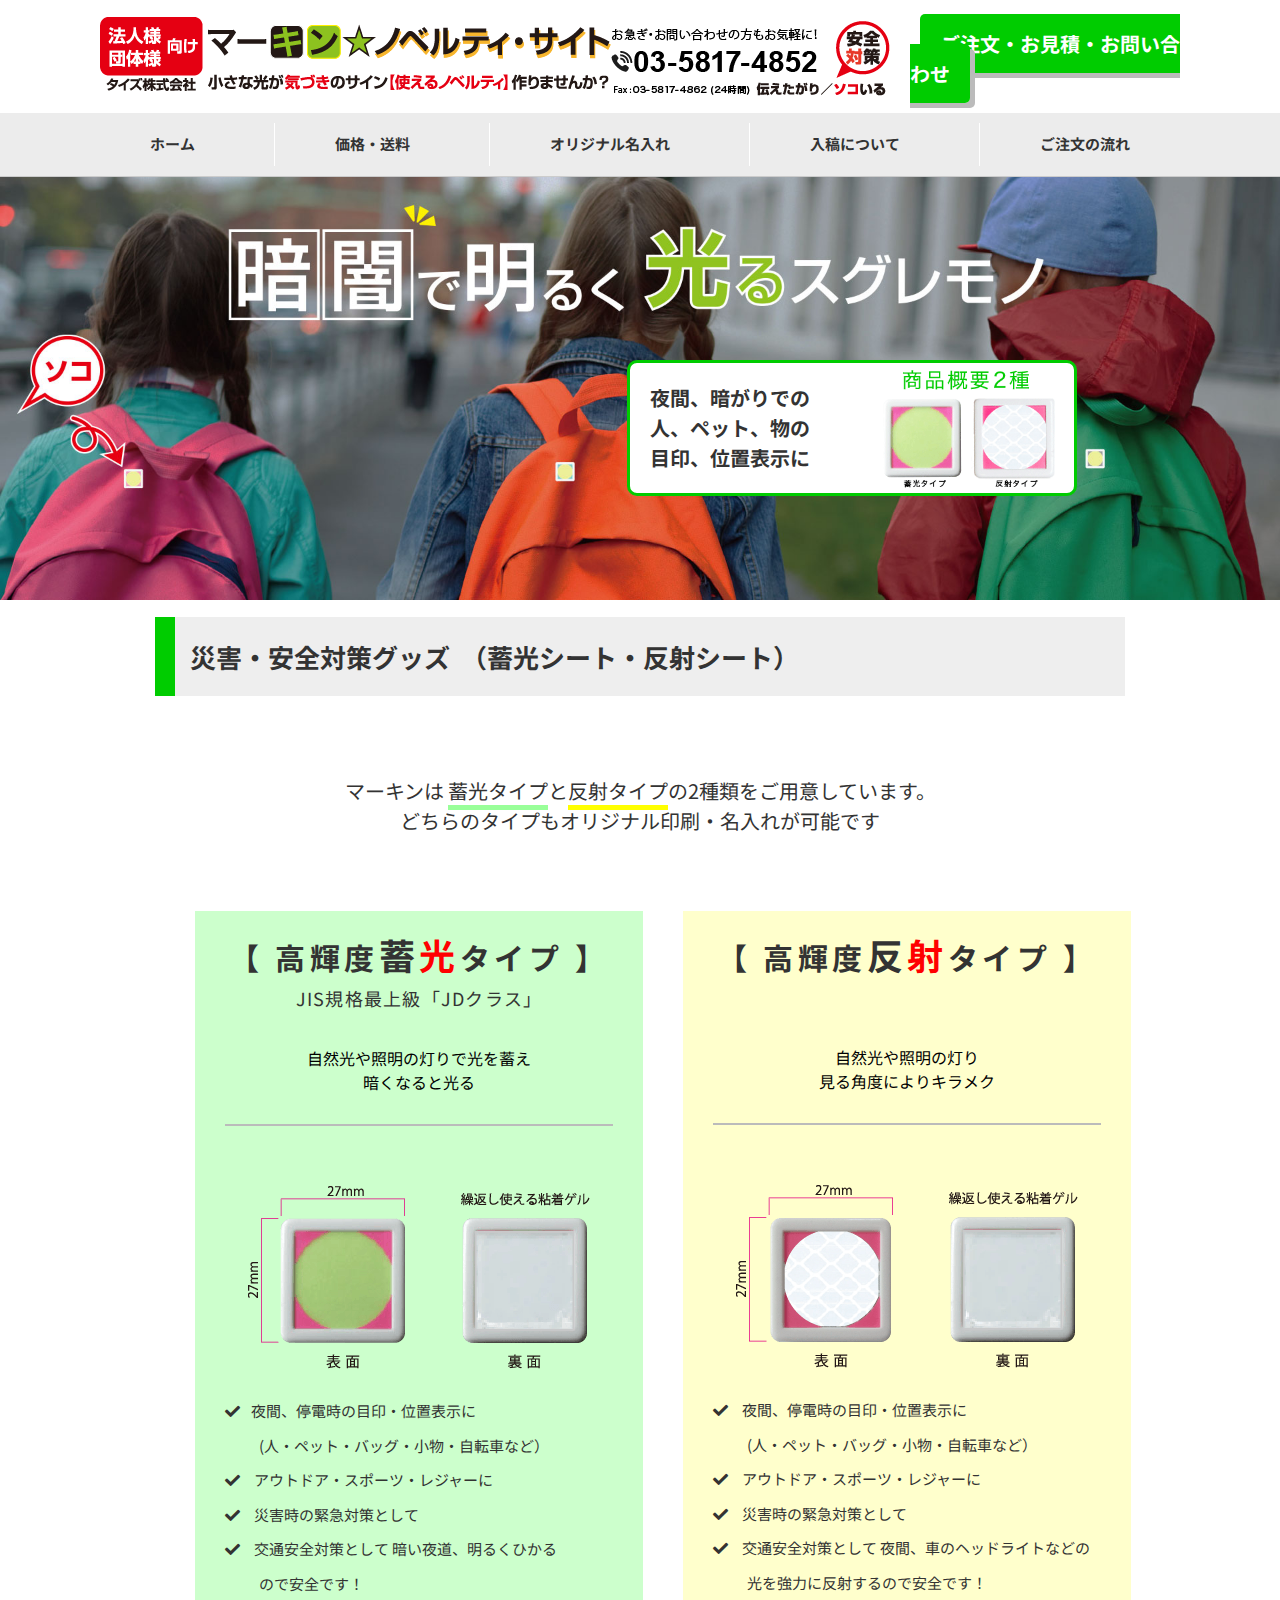
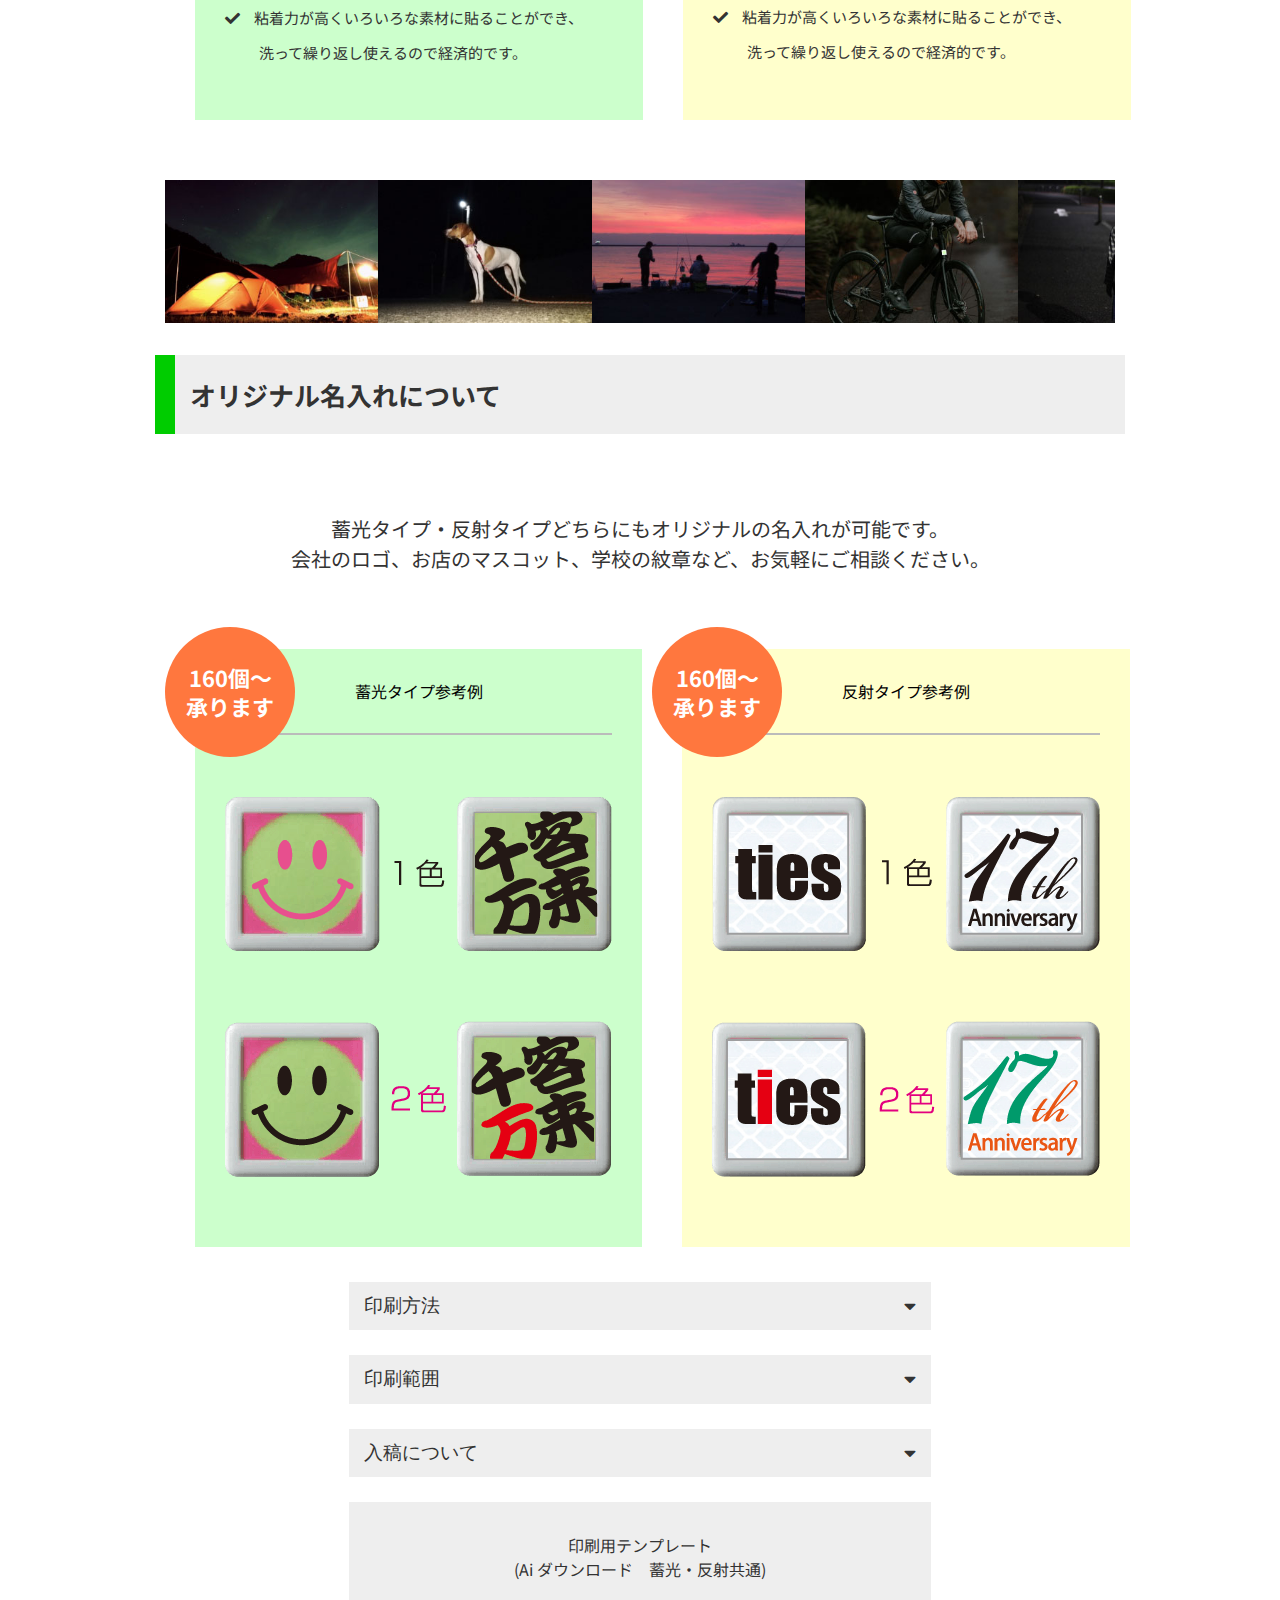
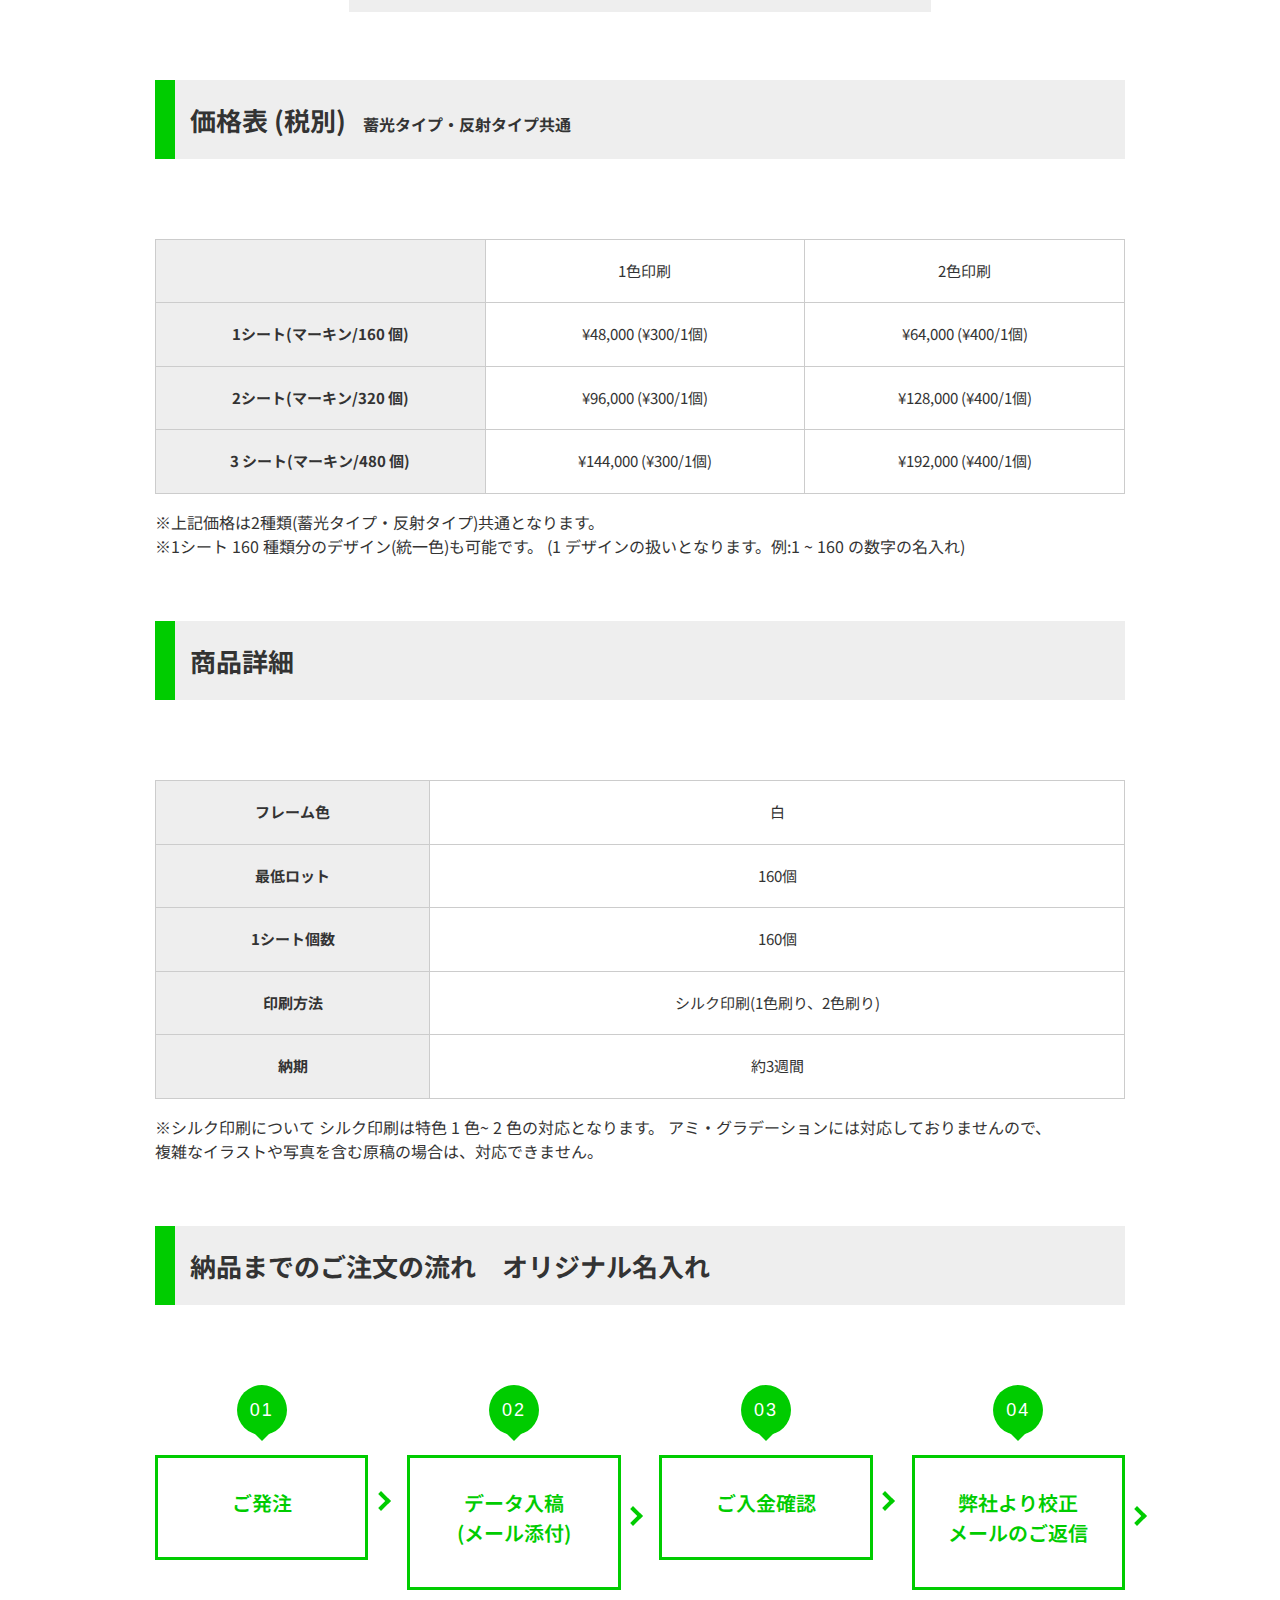
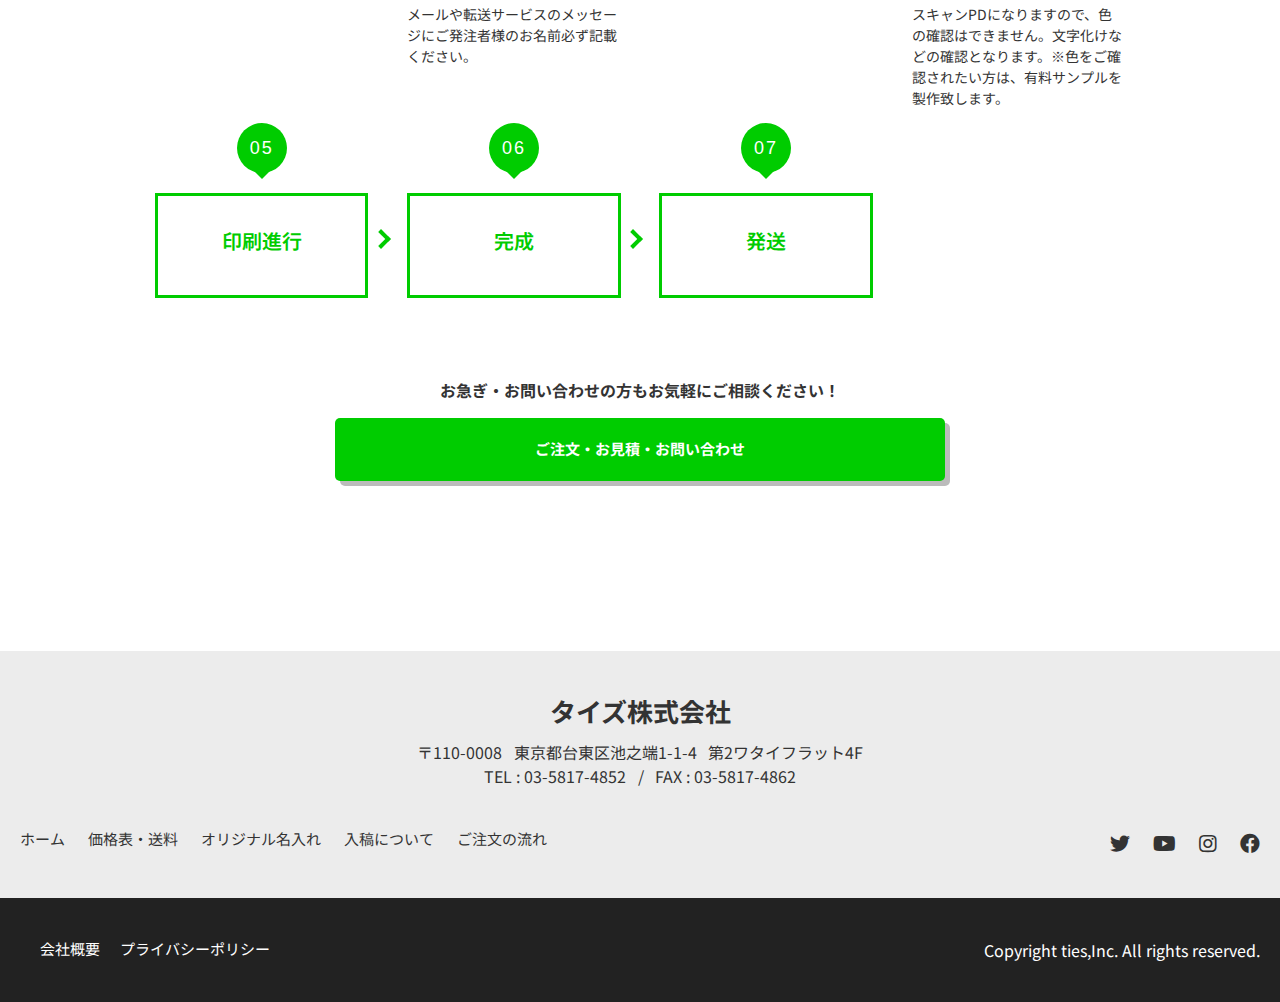
==== commit a5a6524f: "20221206修正依頼対応" ====
--- a/index.html
+++ b/index.html
@@ -28,49 +28,47 @@
     <link rel="stylesheet" href="./asset/css/style.css" />
   </head>
   <body>
+    <!--ヘッダー-->
     <div class="header-wrap">
       <header class="header">
-      <div class="site-logo">
-        <!-- <h1 class="header-logo">タイズ株式会社</h1> -->
-        <a href="#">
-          <img
-            src="./asset/images/site-markin-logo3.png"
-            alt="法人様向けマーキンノベルティサイト"
-          />
-        </a>
-      </div>
-      <div class="header-contact">
-        <ul>
-          <li class="header-contacttel">
-            <img src="./asset/images/site-contact-telfax2.png" alt="">
-            <!-- <img src="./asset/images/site-contact-telfax.png" alt="タイズ電話番号" />
-                        <img src="./asset/images/つたえたがりそこいるimg.png" alt="マーキンロゴ"> -->
-          </li>
-          <li class="header-contacbtn">
-            <a href="./form/form.html">ご注文・お見積・<br class="sma">お問い合わせ</a>
+        <div class="site-logo">
+          <a href="#">
+            <img
+              src="./asset/images/site-markin-logo3.png"
+              alt="法人様向けマーキンノベルティサイト"
+            />
+          </a>
+        </div>
+        <div class="header-contact">
+          <ul>
+            <li class="header-contacttel">
+              <img src="./asset/images/site-contact-telfax2.png" alt="">
+            </li>
+            <li class="header-contacbtn">
+              <a href="./form/form.html">ご注文・お見積・<br class="sma">お問い合わせ</a>
+            </li>
+          </ul>
+        </div>
+      </header>
+      <nav class="header-nav">
+        <ul class="header-navlist">
+          <li class="header-navitem">
+            <a href="#">ホーム</a>
+          </li>
+          <li class="header-navitem">
+            <a href="#price">価格・送料</a>
+          </li>
+          <li class="header-navitem">
+            <a href="#orijinal">オリジナル名入れ</a>
+          </li>
+          <li class="header-navitem">
+            <a href="#orijinal">入稿について</a>
+          </li>
+          <li class="header-navitem">
+            <a href="#flow">ご注文の流れ</a>
           </li>
         </ul>
-      </div>
-    </header>
-    <nav class="header-nav">
-      <ul class="header-navlist">
-        <li class="header-navitem">
-          <a href="#">ホーム</a>
-        </li>
-        <li class="header-navitem">
-          <a href="#price">価格・送料</a>
-        </li>
-        <li class="header-navitem">
-          <a href="#orijinal">オリジナル名入れ</a>
-        </li>
-        <li class="header-navitem">
-          <a href="#orijinal">入稿について</a>
-        </li>
-        <li class="header-navitem">
-          <a href="#flow">ご注文の流れ</a>
-        </li>
-      </ul>
-    </nav>
+      </nav>
     </div>
 
     <div class="hero">
@@ -128,6 +126,20 @@
         </figure>
       </div><!--section-markin-->
     </section>
+      <div class="d-demo">
+        <div class="d-demo__wrap">
+            <ul class="d-demo__list d-demo__list--left">
+                <li class="d-demo__item"><img src="./asset/images/camp_200300.jpg" alt></li>
+                <li class="d-demo__item"><img src="./asset/images/dog_200300.jpg" alt></li>
+                <li class="d-demo__item"><img src="./asset/images/fish_200300.jpg" alt></li>
+              </ul>
+            <ul class="d-demo__list d-demo__list--left">
+                <li class="d-demo__item"><img src="./asset/images/bicycle_200300.jpg" alt></li>
+                <li class="d-demo__item"><img src="./asset/images/child_200300.jpg" alt></li>
+                <li class="d-demo__item"><img src="./asset/images/camp_200300.jpg" alt></li>
+            </ul>
+        </div>
+      </div>
 <!--オリジナル名入れ印刷について-->
     <section class="section" id="orijinal">
       <h1 class="section-headerline">オリジナル名入れについて</h1>
@@ -342,7 +354,7 @@
       </section>
       <section class="secondary">
         <ul class="sitenavi">
-          <li><a href="#">会社概要</a></li>
+          <li><a href="company.html">会社概要</a></li>
           <li><a href="privacypolicy.html">プライバシーポリシー</a></li>
         </ul>
         <p class="copyright">Copyright ties,Inc. All rights reserved.</p>
--- a/asset/css/style.css
+++ b/asset/css/style.css
@@ -1079,17 +1079,84 @@
   text-align: center;
 
 }
-Footer
-© 2022 GitHub, Inc.
-Footer navigation
-Terms
-Privacy
-Security
-Status
-Docs
-Contact GitHub
-Pricing
-API
-Training
-Blog
-About
+/*privacypolicy*/
+.innner {
+  text-align: left;
+  margin: 70px 0;
+}
+.innner h3 {
+  padding: 30px 0;
+}
+.normaltxt {
+    text-align: left;
+    padding-bottom: 20px;
+}
+.privacybutton {
+  margin-top: 20px;
+  padding: 20px 80px;
+}
+.normaltxttop {
+  text-align: center;
+  padding: 0;
+}
+/*会社概要ページ*/
+.company {
+  width: 1000px;
+  margin: 0 auto;
+    padding-top: 200px;
+  text-align: center;
+}
+.companyvision {
+  text-align: center;
+  margin-bottom: 70px
+}
+/*参考写真スライド*/
+/*
+右から左へ
+----------------------------*/
+@keyframes infinity-scroll-left {
+  from {
+    transform: translateX(0);
+  }
+
+  to {
+    transform: translateX(-100%);
+  }
+}
+
+/*
+IE11対策
+----------------------------*/
+_:-ms-lang(x)::-ms-backdrop,
+.d-demo {
+  display: -ms-grid;
+  overflow: hidden;
+}
+
+/*----------------------------*/
+.d-demo{
+  width: 950px;
+  margin: 0 auto;
+}
+.d-demo__wrap {
+  display: flex;
+  overflow: hidden;
+
+}
+
+.d-demo__list {
+  display: flex;
+  list-style: none;
+}
+
+.d-demo__list--left {
+  animation: infinity-scroll-left 95s infinite linear 0.5s both;
+}
+
+.d-demo__item {
+  width: calc(100vw / 6);
+}
+
+.d-demo__item>img {
+  width: 100%;
+}
